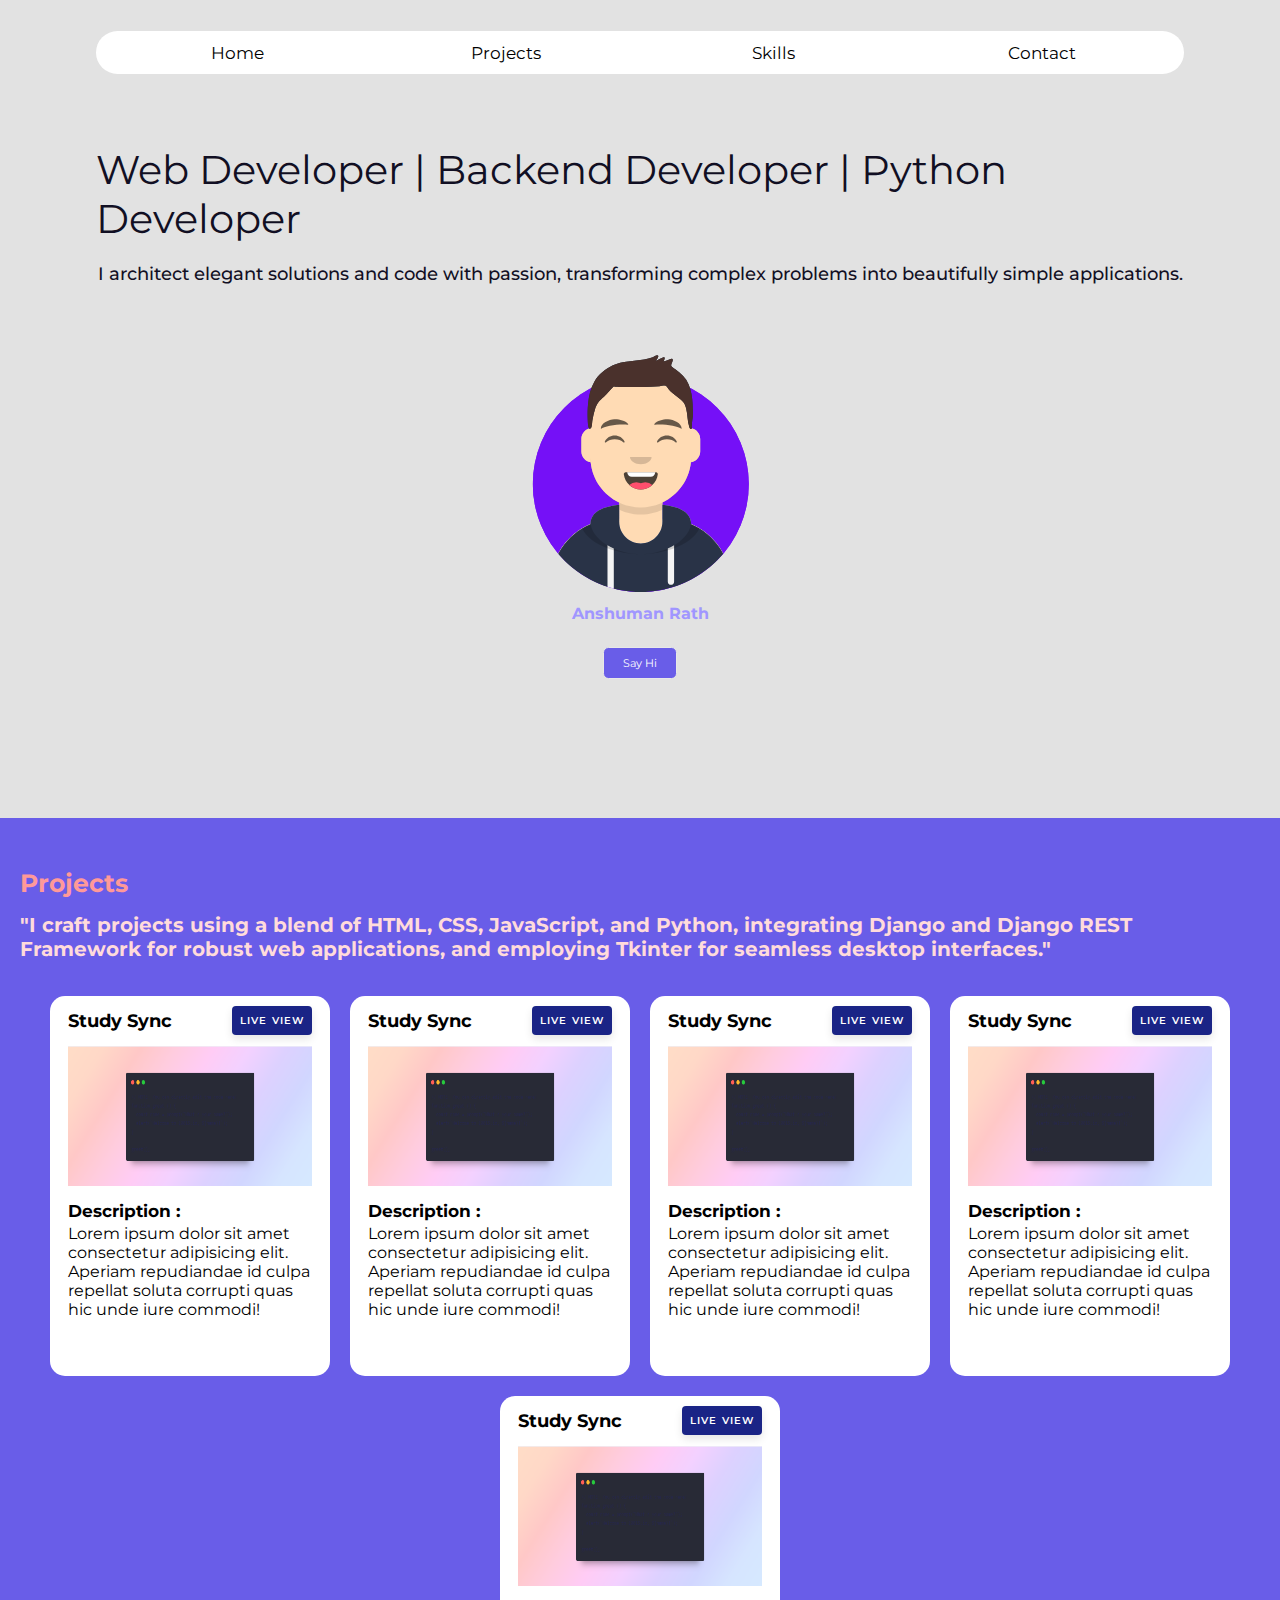
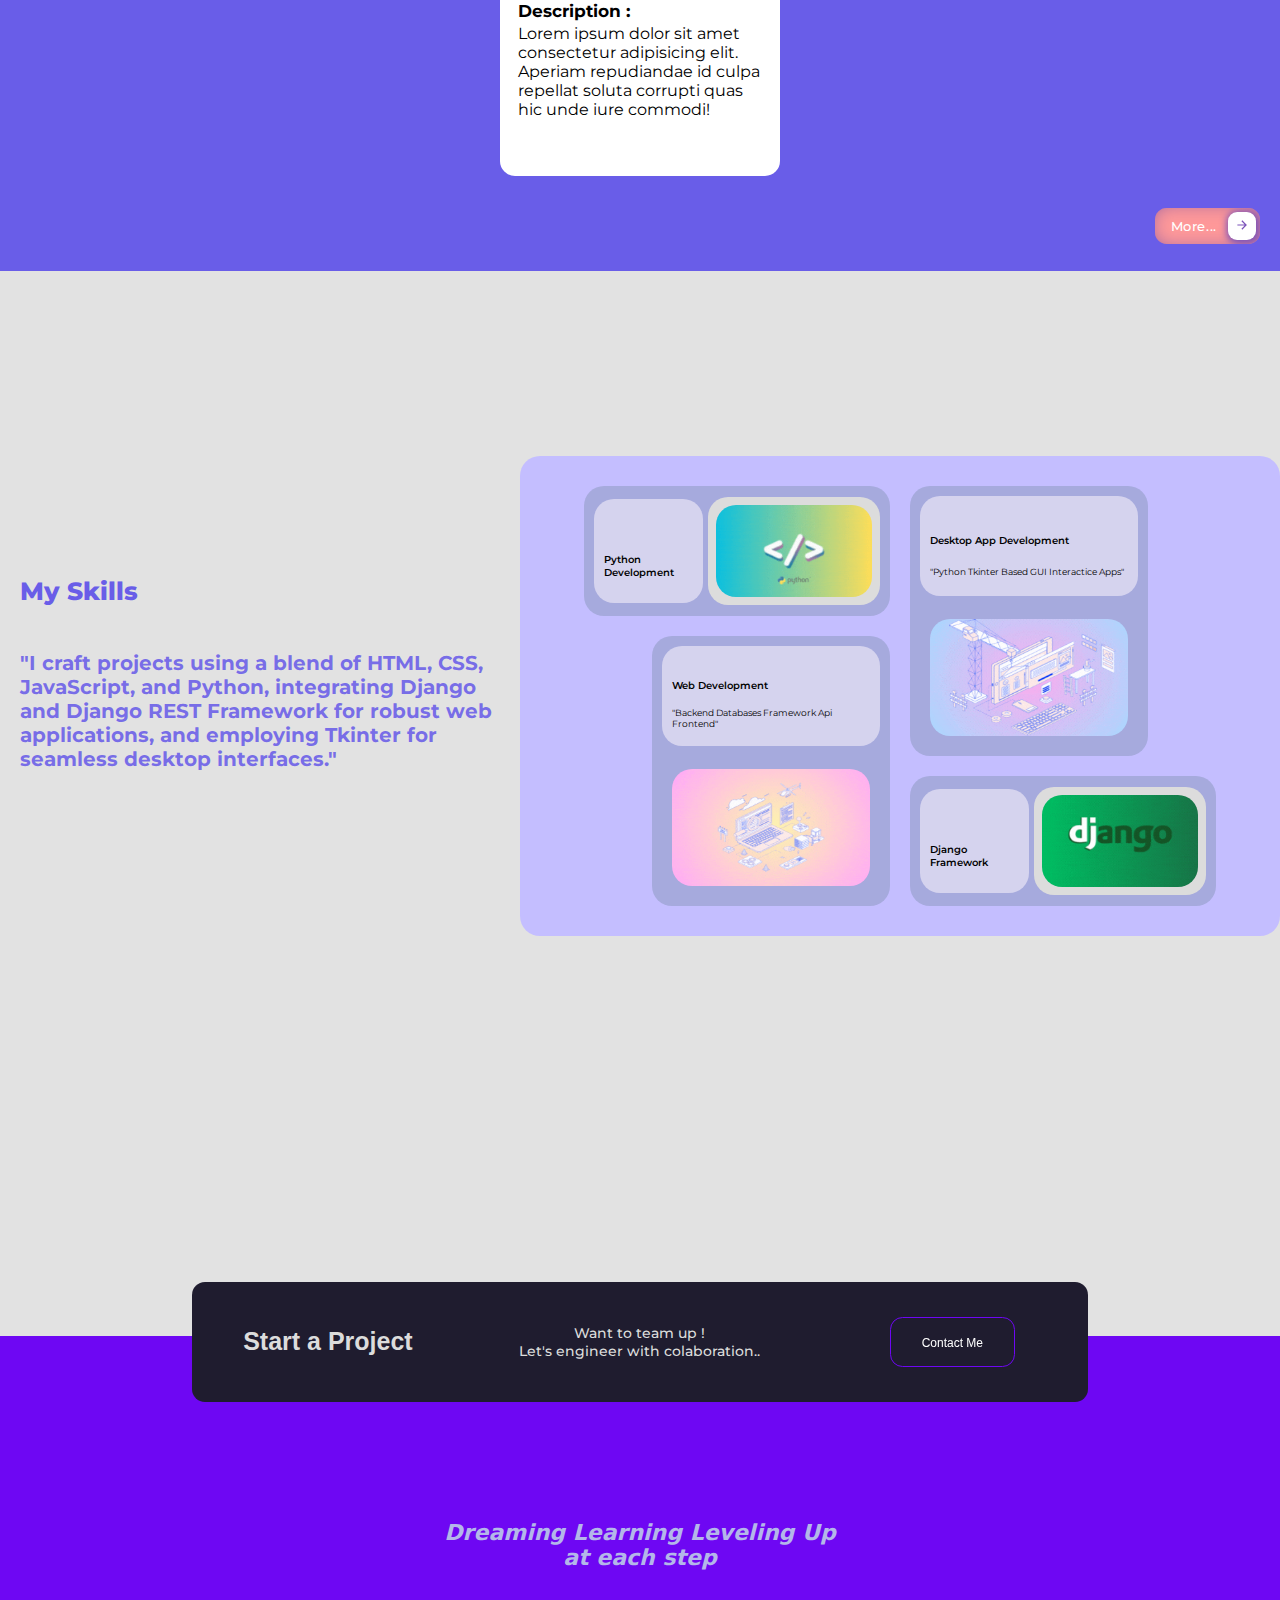
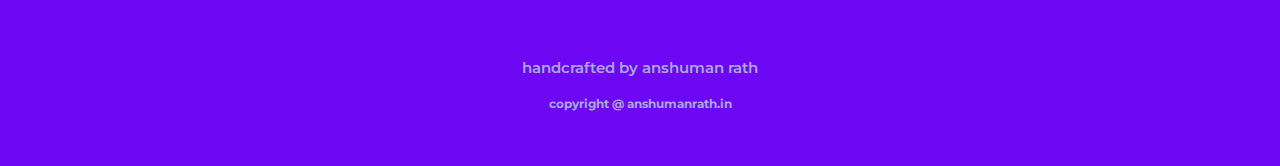
==== index.html @ 9508ce96 "index page ready" ====
<!DOCTYPE html>
<html lang="en">

<head>
  <meta charset="UTF-8">
  <meta name="viewport" content="width=device-width, initial-scale=1.0">
  <title>Anshuman Rath | Portfolio </title>
  <link rel="stylesheet" href="/css/index.css">
  <link rel="stylesheet" href="/css/media900.css">
  <link rel="stylesheet" href="/css/media750.css">
  <link rel="stylesheet" href="https://cdnjs.cloudflare.com/ajax/libs/font-awesome/6.5.2/css/all.min.css"
    integrity="sha512-SnH5WK+bZxgPHs44uWIX+LLJAJ9/2PkPKZ5QiAj6Ta86w+fsb2TkcmfRyVX3pBnMFcV7oQPJkl9QevSCWr3W6A=="
    crossorigin="anonymous" referrerpolicy="no-referrer" />

</head>

<body>
  <div class="nav">
    <nav id="navbar">
      <ul>
        <li><a href="#section1">Home</a></li>
        <li><a href="#section2">Projects</a></li>
        <li><a href="#section3">Skills</a></li>
        <li><a href="#section4">Contact</a></li>
      </ul>
    </nav>
  </div>



  <div class="section" id="section1"></div>



  <section class="intro">
    <div id="introhead">
      <span>Web Developer | Backend Developer | Python Developer </span>
    </div>

    <div id="introsubhead">
      <span>I architect elegant solutions and code with passion, transforming complex problems into beautifully simple
        applications.</span>
    </div>

    <div id="introimg">
      <img src="/data/intro/mf-avatar.svg" alt="Anshuman">
      <p>Anshuman Rath</p>
    </div>
    <div id="introbtn">
      <a href="">Say Hi</a>
    </div>
  </section>



  <div class="section" id="section2"></div>



  <section class="projects">
    <div id="prjtabout">
      <div id="prjtaboutspan">
        <p><i class="fa-solid fa-diagram-project"></i> Projects</p>
        <span>"I craft projects using a blend of HTML, CSS, JavaScript, and Python, integrating Django and Django REST
          Framework for robust web applications, and employing Tkinter for seamless desktop interfaces."
        </span>
      </div>
    </div>
    <div id="prjtboxcontainer">


      <div id="projectboxes">
        <div id="projectbox">
          <div id="projectboxholder">
            <div id="prjtboxhead">
              <p>Study Sync</p>
              <div>
                <button class="livebtn"><i class="animation"></i><a href=""><a href=""><a href=""><a href=""><a href=""><a href="">Live View</a></a></a></a></a></a><i class="animation"></i>
                </button>
              </div>
            </div>

            <div id="prjtboximg">
              <img src="/data/projects/prjtpng.png" alt="">
            </div>
            <div id="prjtboxdescription">
              <span>Description :</span>
              <p>Lorem ipsum dolor sit amet consectetur adipisicing elit. Aperiam repudiandae id culpa repellat soluta
                corrupti quas hic unde iure commodi!</p>
            </div>
            <div id="prjtcode">
              <a href=""><i class="fa-brands fa-square-github"></i></a>
            </div>
          </div>
        </div>
      </div>


      <div id="projectboxes">
        <div id="projectbox">
          <div id="projectboxholder">
            <div id="prjtboxhead">
              <p>Study Sync</p>
              <div>
                <button class="livebtn"><i class="animation"></i><a href="">Live View</a><i class="animation"></i>
                </button>
              </div>
            </div>

            <div id="prjtboximg">
              <img src="/data/projects/prjtpng.png" alt="">
            </div>
            <div id="prjtboxdescription">
              <span>Description :</span>
              <p>Lorem ipsum dolor sit amet consectetur adipisicing elit. Aperiam repudiandae id culpa repellat soluta
                corrupti quas hic unde iure commodi!</p>
            </div>
            <div id="prjtcode">
              <a href=""><i class="fa-brands fa-square-github"></i></a>
            </div>
          </div>
        </div>
      </div>

      <div id="projectboxes">
        <div id="projectbox">
          <div id="projectboxholder">
            <div id="prjtboxhead">
              <p>Study Sync</p>
              <div>
                <button class="livebtn"><i class="animation"></i><a href="">Live View</a><i class="animation"></i>
                </button>
              </div>
            </div>

            <div id="prjtboximg">
              <img src="/data/projects/prjtpng.png" alt="">
            </div>
            <div id="prjtboxdescription">
              <span>Description :</span>
              <p>Lorem ipsum dolor sit amet consectetur adipisicing elit. Aperiam repudiandae id culpa repellat soluta
                corrupti quas hic unde iure commodi!</p>
            </div>
            <div id="prjtcode">
              <a href=""><i class="fa-brands fa-square-github"></i></a>
            </div>
          </div>
        </div>
      </div>

      <div id="projectboxes">
        <div id="projectbox">
          <div id="projectboxholder">
            <div id="prjtboxhead">
              <p>Study Sync</p>
              <div>
                <button class="livebtn"><i class="animation"></i><a href="">Live View</a><i class="animation"></i>
                </button>
              </div>
            </div>

            <div id="prjtboximg">
              <img src="/data/projects/prjtpng.png" alt="">
            </div>
            <div id="prjtboxdescription">
              <span>Description :</span>
              <p>Lorem ipsum dolor sit amet consectetur adipisicing elit. Aperiam repudiandae id culpa repellat soluta
                corrupti quas hic unde iure commodi!</p>
            </div>
            <div id="prjtcode">
              <a href=""><i class="fa-brands fa-square-github"></i></a>
            </div>
          </div>
        </div>
      </div>
      <div id="projectboxes">
        <div id="projectbox">
          <div id="projectboxholder">
            <div id="prjtboxhead">
              <p>Study Sync</p>
              <div>
                <button class="livebtn"><i class="animation"></i><a href="">Live View</a><i class="animation"></i>
                </button>
              </div>
            </div>

            <div id="prjtboximg">
              <img src="/data/projects/prjtpng.png" alt="">
            </div>
            <div id="prjtboxdescription">
              <span>Description :</span>
              <p>Lorem ipsum dolor sit amet consectetur adipisicing elit. Aperiam repudiandae id culpa repellat soluta
                corrupti quas hic unde iure commodi!</p>
            </div>
            <div id="prjtcode">
              <a href=""><i class="fa-brands fa-square-github"></i></a>
            </div>
          </div>
        </div>
      </div>
    </div>

    <div id="prjtmore">
      <button class="cssbuttons-io-button">
        More...
        <div class="icon">
          <a href=""><svg
            height="24"
            width="24"
            viewBox="0 0 24 24"
          >
            <path d="M0 0h24v24H0z" fill="none"></path>
            <path
              d="M16.172 11l-5.364-5.364 1.414-1.414L20 12l-7.778 7.778-1.414-1.414L16.172 13H4v-2z"
              fill="currentColor"
            ></path>
          </svg></a>
        </div>
      </button>
      
    </div>
  </section>




  <div class="section" id="section3"></div>





  <section class="skills">
    <div id="skillsabout">
      <div id="skillabouttittle">
        <p><i class="fa-solid fa-laptop-code"></i> My Skills</p>
      </div>
      <div id="skillaboutdescription">
        <span>"I craft projects using a blend of HTML, CSS, JavaScript, and Python, integrating Django and Django REST
          Framework for robust web applications, and employing Tkinter for seamless desktop interfaces."
        </span>
      </div>
    </div>

    <div id="skillspannel">
      <div id="skillboxcontainer">

        <div id="skillboxesa">

          <div id="skillbox1">
            <div id="skilldetaila">
              <i class="fa-brands fa-python"></i>
              <span>Python Development</span>
            </div>
            <div class="skillimagea">
              <img src="/data/skills/python.gif" alt="">
            </div>
          </div>

          <div id="skillbox2">
            <div id="skilldetailb">
              <i class="fa-brands fa-chrome"></i>
              <span>Web Development </span>
              <p>"Backend Databases Framework Api Frontend"</p>
            </div>
            <div class="skillimageb">
              <img src="/data/skills/web dev.gif" alt="">
            </div>
          </div>

        </div>
        <div id="skillboxesb">
          <div id="skillbox4">

            <div id="skilldetailb">
              <i class="fa-solid fa-desktop"></i>
              <span>Desktop App Development</span>
              <p>"Python Tkinter Based GUI Interactice Apps"</p>
            </div>
            <div class="skillimageb">
              <img src="/data/skills/desktop.gif" alt="">
            </div>
          </div>
          <div id="skillbox3">
            <div id="skilldetaila">
              <i class="fa-solid fa-sitemap"></i>
              <span>Django Framework</span>
            </div>
            <div class="skillimagea">
              <img src="/data/skills/dj.gif" alt="">
            </div>
          </div>
        </div>
      </div>
    </div>
  </section>


  <div class="section" id="section4"></div>


  <section class="contact">
    <div id="contactbox">
      <div id="contacttittle">
        <p>Start a Project</p>
      </div>
      <div id="contactmoto">
        <p>Want to team up !</p>
        <p>Let's engineer with colaboration.. </p>
      </div>
      <div id="contactbutton">
        <button id="cntctbutton"><a href="">Contact Me</a></button>
      </div>
    </div>
  </section>



  <section class="footer">

    <div id="footerlogo">
      <i class="fa-solid fa-code"></i>
    </div>
    <div id="footermoto">
      <p>Dreaming Learning Leveling Up</p>
      <p>at each step</p>
    </div>
    <div id="footericons">
      <a href="https://github.com/rath-anshuman" class="socialicon"><i class="fa-brands fa-github"></i></a>
      <a href="https://www.linkedin.com/in/anshuman-rath/" class="socialicon"><i class="fa-brands fa-linkedin"></i></a>
      <a href="https://www.instagram.com/anish_anshuman/" class="socialicon"><i class="fa-brands fa-instagram"></i></a>
      <a href="https://wa.me/7683911315" class="socialicon"><i class="fa-brands fa-whatsapp"></i></a>
      <a href="mailto:anshumanrath030@gmail.com" class="socialicon"><i class="fa-regular fa-envelope"></i></a>
    </div>
    <div id="footertittle">
      <span>handcrafted by anshuman rath</span>
    </div>
    <div id="footersubtittle">
      <span>copyright @ anshumanrath.in</span>
    </div>
  </section>


  <script src="/js/index.js">

  </script>
</body>

</html>
---- css/index.css ----
@import url('https://fonts.googleapis.com/css2?family=Montserrat:ital,wght@0,100..900;1,100..900&display=swap');

* {
    margin: 0px;
    padding: 0px;
    box-sizing: border-box;
    font-family: "Montserrat", sans-serif;
    scroll-behavior: smooth;
}

i {
    font-size: 35px;
    color: rgb(22, 25, 45);
}

body {
    height: 100%;
    width: 100%;
    background-color: #e2e2e2;
    -ms-overflow-style: none;
    /* IE and Edge */
    scrollbar-width: none;
    /* Firefox */
}

body::-webkit-scrollbar {
    display: none;
}




.section {
    width: 100%;
    height: 45px;
    margin-top: 0px;
}


.nav {
    width: 100%;
    height: 45px;
    /* background-color: #39a2db; */
    margin-top: 30px;
    display: flex;
    justify-content: center;
    align-items: center;
    position: fixed;
    z-index: 1;
}

#navbar {
    width: 85%;
    height: 95%;
    background-color: white;
    border-radius: 25px;
    display: flex;
    justify-content: center;
    align-items: center;
}

#navbar ul {
    width: 100%;
    display: flex;
    justify-content: space-around;
    align-items: center;
    list-style-type: none;
    padding: 8px;
    flex-wrap: wrap;
    /* gap: 8px; */
}

#navbar li {
    /* background-color: #c4beff; */
    width: 20%;
    /* height: 32px; */
    border-radius: 20px;
    display: flex;
    align-items: center;
    justify-content: center;
    /* padding: 5px; */
    gap: 20px;
}

#navbar a {
    color: black;
    /* width: 80px; */
    text-decoration: none;
    font-size: 17px;
    font-weight: 400;
    /* background-color: #646677; */
    padding: 5px 8px;
    border-radius: 15px;
    text-decoration: none;
    transition: background-color 0.3s ease;
    display: flex;
    justify-content: center;
}

#navbar a.active {
    width: 100%;
    background-color: #c4beff;
    font-weight: 600;
}






.intro {
    width: 100%;
    /* height: 650px; */
    /* background-color: #695de8; */
    display: flex;
    flex-direction: column;
    justify-content: start;
    align-items: center;
    /* gap: 10px; */
}

#introhead {
    /* height: 50px; */
    width: 85%;
    /* background-color: antiquewhite; */
    margin-top: 100px;
    display: flex;
    align-items: center;
    justify-content: center;
}

#introhead span {
    font-size: 40px;
    /* font-weight: bolder; */
    color: #110f23;
    display: flex;
    justify-content: center;
    /* font-weight: 900; */
}

#introsubhead {
    /* height: 30px; */
    width: 85%;
    /* background-color: antiquewhite; */
    margin-top: 20px;
    display: flex;
    justify-content: center;
    align-items: center;
}

#introsubhead span {
    font-size: 18px;
    color: #110f23;
    font-weight: 500;
}

#introimg {
    /* height: 80px; */
    width: 85%;
    /* background-color: antiquewhite; */
    margin-top: 70px;
    margin-bottom: 20px;
    display: flex;
    flex-direction: column;
    align-items: center;
    justify-content: center;
    gap: 12px;
}

#introimg p {
    color: #a096ff;
    font-weight: bold;
}

#introbtn {
    width: 85%;
    height: 40px;
    /* background-color: #1a2486; */
    display: flex;
    align-items: center;
    justify-content: center;
    padding: 10px;
    margin-bottom: 50px;
}

#introbtn a {
    color: white;
    padding: 0.7em 1.7em;
    font-size: 11px;
    border-radius: 0.5em;
    background: #695de8;
    cursor: pointer;
    border: 1px solid #e8e8e8;
    transition: all 0.3s;
    /* display: inline-block; */
    text-decoration: none;
    /* box-shadow: 6px 6px 12px #c5c5c5, -6px -6px 12px #ffffff; */
}

#introbtn a:hover {
    border: 1px solid white;
}

#introbtn a :active {
    box-shadow: 4px 4px 12px #c5c5c5, -4px -4px 12px #ffffff;
}




.projects {
    width: 100%;
    margin-top: 40px;
    background-color: #695de8;
    display: flex;
    flex-direction: column;
    justify-content: start;
    align-items: center;
}

#prjtabout {
    margin-top: 50px;
    width: 100%;
    display: flex;
    justify-content: start;
    align-items: center;
}

#prjtaboutspan {
    width: 90%;
    padding-left: 20px;
}

#prjtaboutspan p,
#prjtaboutspan i {
    font-size: 25px;
    color: #ff9999;
    font-weight: bolder;
    margin-bottom: 15px;
}

#prjtaboutspan span {
    font-size: 20px;
    color: #ffdbdb;
    font-weight: bolder;
    /* background-color:#a498ff; */
}

#prjtboxcontainer {
    margin-top: 25px;
    width: 100%;
    display: flex;
    justify-content: center;
    align-items: center;
    flex-wrap: wrap;
}

#projectboxes {
    width: 300px;
    display: flex;
    align-items: center;
    padding: 10px;
    justify-content: center;
}

#projectbox {
    width: 300px;
    height: 380px;
    background-color: rgb(255, 255, 255);
    border-radius: 15px;
    display: flex;
    justify-content: center;
    align-items: center;
}

#projectboxholder {
    width: 95%;
    height: 95%;
    display: flex;
    justify-content: center;
    align-items: center;
    justify-content: start;
    flex-direction: column;
    align-items: center;

}

#prjtboxhead {
    width: 92%;
    height: 30px;
    /* background-color: aqua; */
    display: flex;
    justify-content: space-between;
    align-items: center;
}

#prjtboxhead p {
    font-size: 18px;
    font-weight: bold;
}

.livebtn {
    outline: 0;
    display: inline-flex;
    align-items: center;
    justify-content: space-between;
    background: #1a2486;
    min-width: 30px;
    border: 0;
    border-radius: 4px;
    box-shadow: 0 4px 8px rgba(0, 0, 0, .1);
    box-sizing: border-box;
    padding: 8px;
    letter-spacing: 1.2px;
    text-transform: uppercase;
    overflow: hidden;
    cursor: pointer;
}

.livebtn a{
    text-decoration: none;
    color: #fff;
    font-size: 10px;
    font-weight: 600;
}
.livebtn:hover {
    opacity: .95;
}

.livebtn .animation {
    border-radius: 100%;
    animation: ripple 0.6s linear infinite;
}

@keyframes ripple {
    0% {
        box-shadow: 0 0 0 0 rgba(255, 255, 255, 0.1), 0 0 0 20px rgba(255, 255, 255, 0.1), 0 0 0 40px rgba(255, 255, 255, 0.1), 0 0 0 60px rgba(255, 255, 255, 0.1);
    }

    100% {
        box-shadow: 0 0 0 20px rgba(255, 255, 255, 0.1), 0 0 0 40px rgba(255, 255, 255, 0.1), 0 0 0 60px rgba(255, 255, 255, 0.1), 0 0 0 80px rgba(255, 255, 255, 0);
    }
}


#prjtboximg {
    margin-top: 10px;
    height: 140px;
    width: 92%;
    background-color: burlywood;
    display: flex;
    justify-content: center;
    align-items: center;
}

#prjtboximg img {
    height: 140px;
    width: 100%;
}

#prjtboxdescription {
    margin-top: 15px;
    width: 92%;
    height: 100px;
    /* background-color: aqua; */
    display: flex;
    flex-direction: column;
    gap: 3px;
}

#prjtboxdescription span {
    font-size: 17px;
    font-weight: bolder;
    border-bottom: #000000 2px;
}

#prjtcode {
    margin-top: 28px;
    width: 92%;
    height: 35px;
    /* background-color: antiquewhite; */
    display: flex;
    justify-content: start;
    align-items: center;
}

#prjtmore {
    width: 100%;
    height: 50px;
    /* background-color: darkblue; */
    display: flex;
    align-items: center;
    justify-content: end;
    margin-top: 15px;
    margin-bottom: 20px;
    padding: 20px;
}

.cssbuttons-io-button {
    background: #ff9999;
    color: white;
    font-family: inherit;
    padding: 0.35em;
    padding-left: 1.2em;
    font-size: 13px;
    font-weight: 500;
    border-radius: 0.9em;
    border: none;
    letter-spacing: 0.05em;
    display: flex;
    align-items: center;
    box-shadow: inset 0 0 1.6em -0.6em #714da6;
    overflow: hidden;
    position: relative;
    height: 2.8em;
    padding-right: 3.3em;
    cursor: pointer;
}

.cssbuttons-io-button a{
    text-decoration: none;
}

.cssbuttons-io-button .icon {
    background: white;
    margin-left: 1em;
    position: absolute;
    display: flex;
    align-items: center;
    justify-content: center;
    height: 2.2em;
    width: 2.2em;
    border-radius: 0.7em;
    box-shadow: 0.1em 0.1em 0.6em 0.2em #7b52b9;
    right: 0.3em;
    transition: all 0.3s;
}

.cssbuttons-io-button:hover .icon {
    width: calc(100% - 0.6em);
}

.cssbuttons-io-button .icon svg {
    width: 1.1em;
    transition: transform 0.3s;
    color: #7b52b9;
}

.cssbuttons-io-button:hover .icon svg {
    transform: translateX(0.1em);
}

.cssbuttons-io-button:active .icon {
    transform: scale(0.95);
}










.skills {
    margin-top: 140px;
    width: 100%;
    display: flex;
    align-items: center;
    justify-content: center;
    padding-bottom: 130px;
    /* background-color: #39a2db; */
}

#skillsabout {
    width: 600px;
    /* height: 600px; */
    /* background-color: blueviolet; */
    display: flex;
    flex-direction: column;
    justify-content: start;
    align-items: center;
    padding: 20px;
    margin-bottom: 70px;

}

#skillabouttittle {
    width: 100%;
    height: 80px;
    display: flex;
    align-items: center;
    justify-content: start;
    /* padding-left: 20px; */
}

#skillabouttittle p,
#skillabouttittle i {
    color: #695de8;
    font-size: 25px;
    font-weight: 800;
}

#skillaboutdescription {
    width: 100%;
    /* height: 350px; */
    /* background-color: #1a2486; */
    margin-top: 20px;
}

#skillaboutdescription span {
    font-size: 20px;
    color: #695de8e2;
    font-weight: 700;

}

#skillspannel {
    /* width: 60%; */
    /*height: 100%; */
    background-color: #c4beff;
    padding: 20px;
    display: flex;
    align-items: center;
    justify-content: center;
    border-radius: 20px;
}

#skillboxcontainer {
    /* margin: 200px; */
    /* width: 880px;
    height: 610px; */
    display: flex;
    /* gap: px; */
}

#skillboxesa,
#skillboxesb {
    width: 360px;
    height: 440px;
    /* background-color: #1a2486; */
    padding: 10px;
}

#skillboxesa {
    display: flex;
    justify-content: end;
    align-items: end;
    flex-direction: column;
    gap: 20px;

}

#skillboxesb {
    display: flex;
    justify-content: start;
    align-items: start;
    flex-direction: column;
    gap: 20px;
}

#skillbox1,
#skillbox3 {
    height: 130px;
    width: 90%;
    background-color: #a6aadd;
    border-radius: 20px;
    display: flex;
    align-items: center;
    justify-content: space-between;
    padding: 10px;
}

#skillbox2,
#skillbox4 {
    height: 320px;
    width: 70%;
    background-color: #a6aadd;
    border-radius: 20px;
    display: flex;
    flex-direction: column;
    align-items: center;
    justify-content: space-between;
    padding: 10px;
}

#skilldetaila {
    width: 38%;
    height: 95%;
    background-color: #d5d3ee;
    border-radius: 20px;

}

.skillimagea {
    height: 98%;
    width: 60%;
    background-color: #dcdcdc;
    border-radius: 20px;
    padding: 8px;
}

#skilldetailb {
    height: 40%;
    width: 100%;
    background-color: #d5d3ee;
    border-radius: 20px;

}

.skillimageb {
    height: 55%;
    width: 100%;
    /* background-color: #dcdcdc; */
    border-radius: 20px;
    padding: 10px;

}

#skillboxesa img,
#skillboxesb img {
    width: 100%;
    height: 100%;
    border-radius: 20px;
}

#skilldetaila {
    display: flex;
    flex-direction: column;
    justify-content: space-around;
    align-items: start;
    padding: 10px;
}

#skilldetaila span {
    color: black;
    font-size: 10px;
    font-weight: 600;
}

#skilldetailb {
    display: flex;
    flex-direction: column;
    justify-content: space-around;
    align-items: start;
    padding: 10px;
}

#skilldetailb span {
    color: black;
    font-size: 10px;
    font-weight: 600;
}

#skilldetailb p {
    color: black;
    font-size: 9px;
}

#skillboxcontainer i {
    color: #695de8;
    font-size: 30px;
}


#section4 {
    height: 270px;
    display: flex;
    justify-content: center;
    align-items: center;
    /* border-top: 1px solid red; */
}



.contact {
    /* margin-bottom: 80px; */
    height: 50px;
    width: 100%;
    background-color: #6E07F3;
    display: flex;
    align-items: center;
    justify-content: center;
}

#contactbox {
    width: 70%;
    height: 120px;
    background-color: #1f1c2f;
    display: flex;
    align-items: center;
    justify-content: space-around;
    margin-bottom: 3%;
    border-radius: 13px;
}

#contacttittle {
    width: 30%;
    height: 100%;
    display: flex;
    align-items: center;
    justify-content: center;
    /* background-color: blanchedalmond; */
}

#contacttittle p {
    font-size: 25px;
    color: #dcdcdc;
    font-weight: 850;
    font-family: "eurostile", sans-serif;
}

#contactmoto {
    width: 39%;
    height: 100%;
    display: flex;
    flex-direction: column;
    align-items: center;
    justify-content: center;
    padding: 20px;
    /* background-color: chocolate; */
}

#contactmoto p {
    font-size: 14px;
    color: #dcdcdc;
    font-weight: 500;
}

#contactbutton {
    width: 30%;
    height: 100%;
    display: flex;
    align-items: center;
    justify-content: center;
    /* background-color: cadetblue; */
}

#cntctbutton {
    appearance: none;
    background-color: transparent;
    border: 0.125em solid #6E07F3;
    border-radius: 0.9375em;
    box-sizing: border-box;
    
    cursor: pointer;
    display: inline-block;
    margin: 0;
    min-height: 3.75em;
    min-width: 0;
    outline: none;
    padding: 1em 2.3em;
    text-align: center;
    text-decoration: none;
    transition: all 300ms cubic-bezier(.23, 1, 0.32, 1);
    user-select: none;
    -webkit-user-select: none;
    touch-action: manipulation;
    will-change: transform;
}
#cntctbutton a{
    text-decoration: none;
    color: #ffffff;
    font-family: Roobert, -apple-system, BlinkMacSystemFont, "Segoe UI", Helvetica, Arial, sans-serif, "Apple Color Emoji", "Segoe UI Emoji", "Segoe UI Symbol";
    font-size: 12px;
    font-weight: 00;
    line-height: normal;
}

#cntctbutton:disabled {
    pointer-events: none;
}

#cntctbutton:hover {
    color: #fff;
    background-color: #5001c0;
    box-shadow: rgba(0, 0, 0, 0.25) 0 8px 15px;
    transform: translateY(-2px);
}

#cntctbutton:active {
    box-shadow: none;
    transform: translateY(0);
}












.footer {
    width: 100%;
    height: 380px;
    background-color: #6E07F3;
    display: flex;
    flex-direction: column;
    align-items: center;
    justify-content: center;
    gap: 6px;
    padding: 20px;
}

#footerlogo {
    height: 50px;
    width: 100%;
    /* background-color: #f85959; */
    display: flex;
    justify-content: center;
    align-items: center;
}

#footerlogo i {
    font-size: 40px;
    color: #e3e1ff;
}


#footermoto {
    height: 100px;
    width: 100%;
    /* background-color: #f85959; */
    display: flex;
    flex-direction: column;
    justify-content: center;
    align-items: center;

}

#footermoto p {
    font-size: 22px;
    font-style: italic;
    font-weight: 600;
    color: #b4b7e9;
    font-family: system-ui, -apple-system, BlinkMacSystemFont, 'Segoe UI', Roboto, Oxygen, Ubuntu, Cantarell, 'Open Sans', 'Helvetica Neue', sans-serif;
}

#footericons {
    height: 40px;
    width: 100%;
    /* background-color: #f85959; */
    display: flex;
    justify-content: center;
    align-items: center;
    gap: 30px;
}

#footericons i {
    font-size: 25px;
    color: rgb(194, 192, 218);
    font-weight: 500;
}

#footericons i:hover {
    font-size: 26px;
    color: rgb(255, 255, 255);
    font-weight: 600;
}

#footertittle {
    height: 40px;
    width: 100%;
    /* background-color: #f85959; */
    display: flex;
    justify-content: center;
    align-items: center;
}

#footertittle span {
    color: #a6aadd;
    font-size: 15px;
    font-weight: 600;
}

#footersubtittle {
    height: 20px;
    width: 100%;
    /* background-color: #f85959; */
    display: flex;
    justify-content: center;
    align-items: center;
}

#footersubtittle span {
    color: #a6aadd;
    font-size: 12px;
    font-weight: 700;
}
---- css/media900.css ----
@media (max-width:900px) {

    #navbar a{
        font-size: 12px;
        /* width: 50px; */
    }
    #introhead {
        margin-top: 50px;
    }

    #introsubhead {
        margin-top: 30px;
    }

    #introhead {
        margin-top: 40px;
    }

    #prjtaboutspan {
        width: 95%;
    }

    #projectboxes {
        width: 310px;
    }

    #projectbox {
        width: 320px;
    }


    .skills {
        flex-direction: column;
    }

    #skillsabout {
        width: 100%;
        margin-bottom: 20px;
    }
    #skillaboutdescription{
        margin-bottom:30px ;
    }
    #skillspannel{
        width: 90%;
    }
    #section4{
        height: 150px;
    }
    
    .contact {
        height: 100px;
        /* gap: 30px; */
        margin-top: 0px;
    }

    #contactbox {
        width: 70%;
        height: 200px;
        flex-direction: column;
        justify-content: center;
        align-items: center;
        /* gap: 20px; */
    }

    #contacttittle {
        width: 100%;
        padding: 10px;
    }

    #contactmoto {
        width: 100%;
        /* padding: 10px; */
    }
    #contactmoto span{
        /* font-size: 8px; */
        /* padding: 10px; */
    }

    #contactbutton {
        width: 100%;
        padding: 10px;
    }
 
  
}
---- css/media750.css ----
@media (max-width:750px) {

    .skills{
        margin-top: 20px;
    }

    #skillboxcontainer {
        width: 100%;
        height: 100%;
        flex-direction: column;
        /* background-color: aqua; */
        align-items: center;
    }

    #skillboxesa {
        justify-content: start;
        align-items: start;
    }

    #skillboxesb {
        justify-content: start;
        align-items: end;
    }

    #skillboxesa,
    #skillboxesb {
        width: 300px;
        height: 380px;
    }

    #contactmoto p{
        font-size: 12px;
    }
   .footer{
        padding-top: 80px;
    }
}
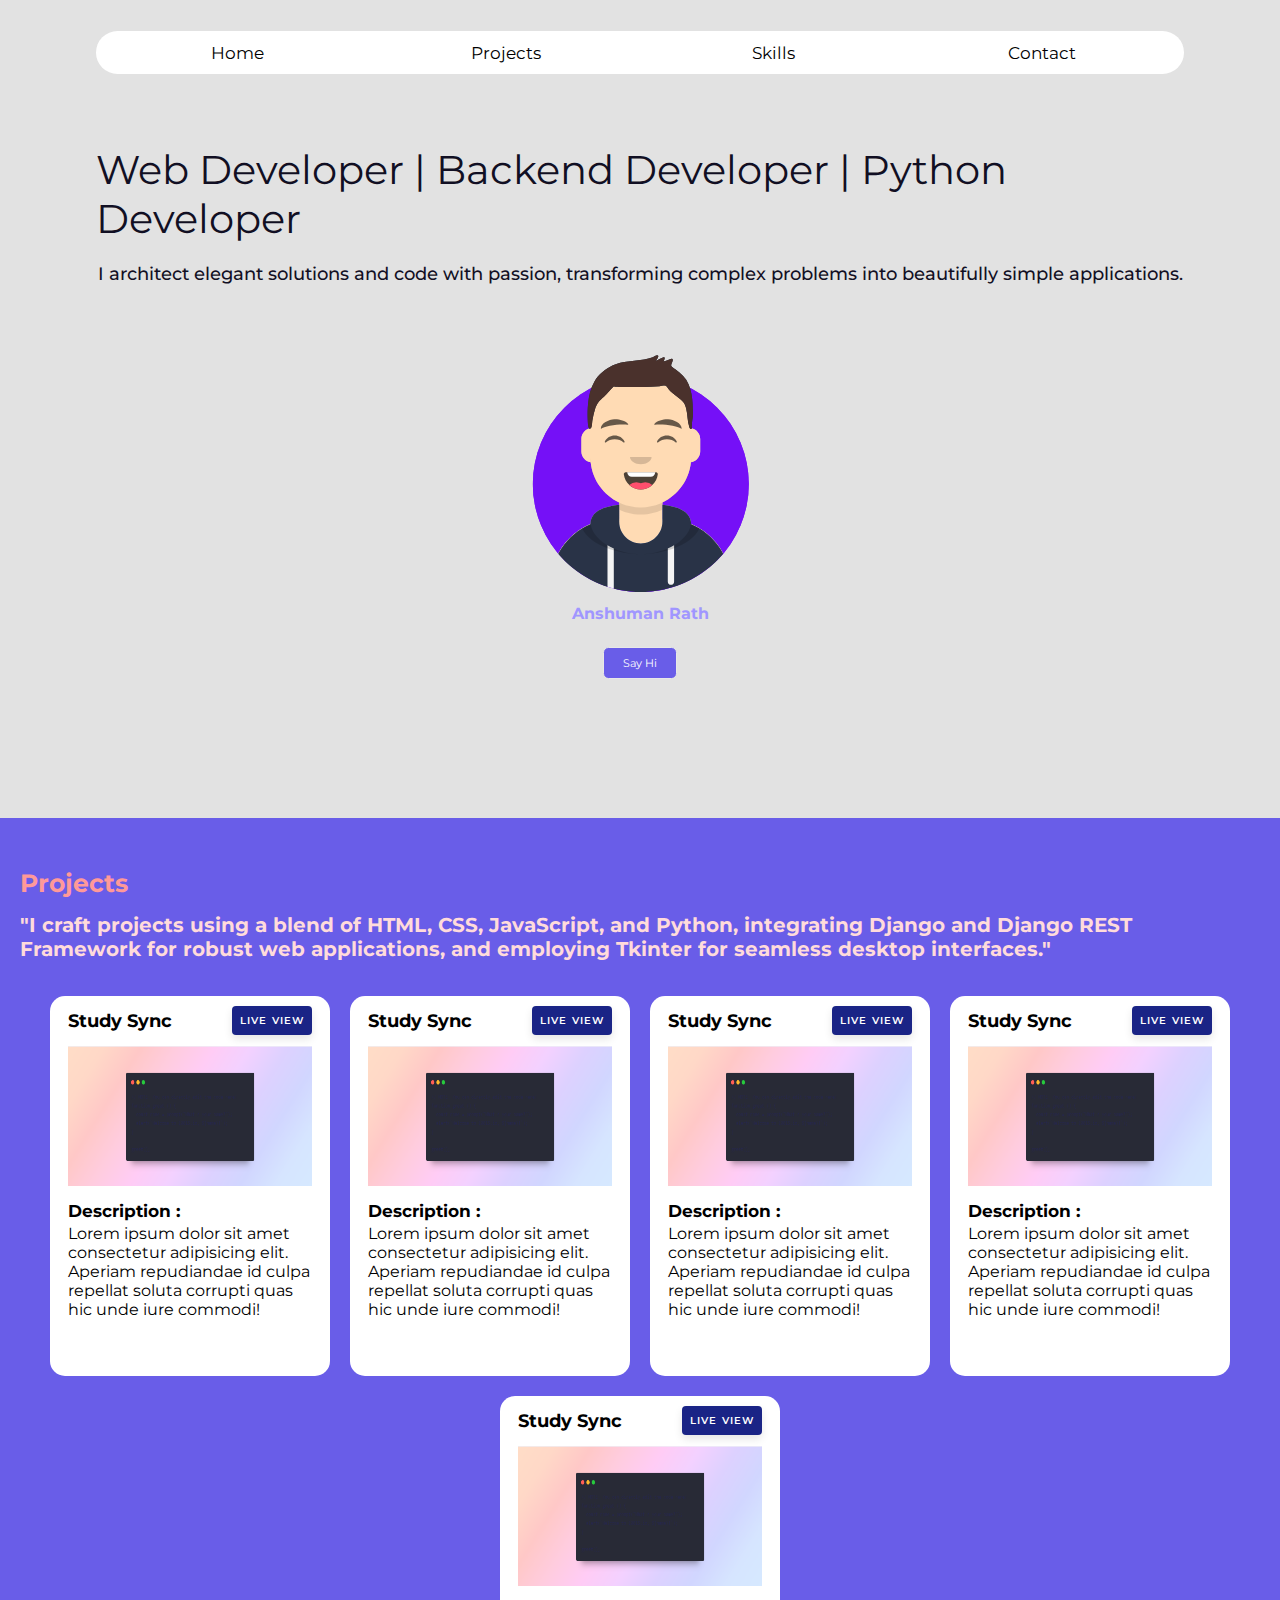
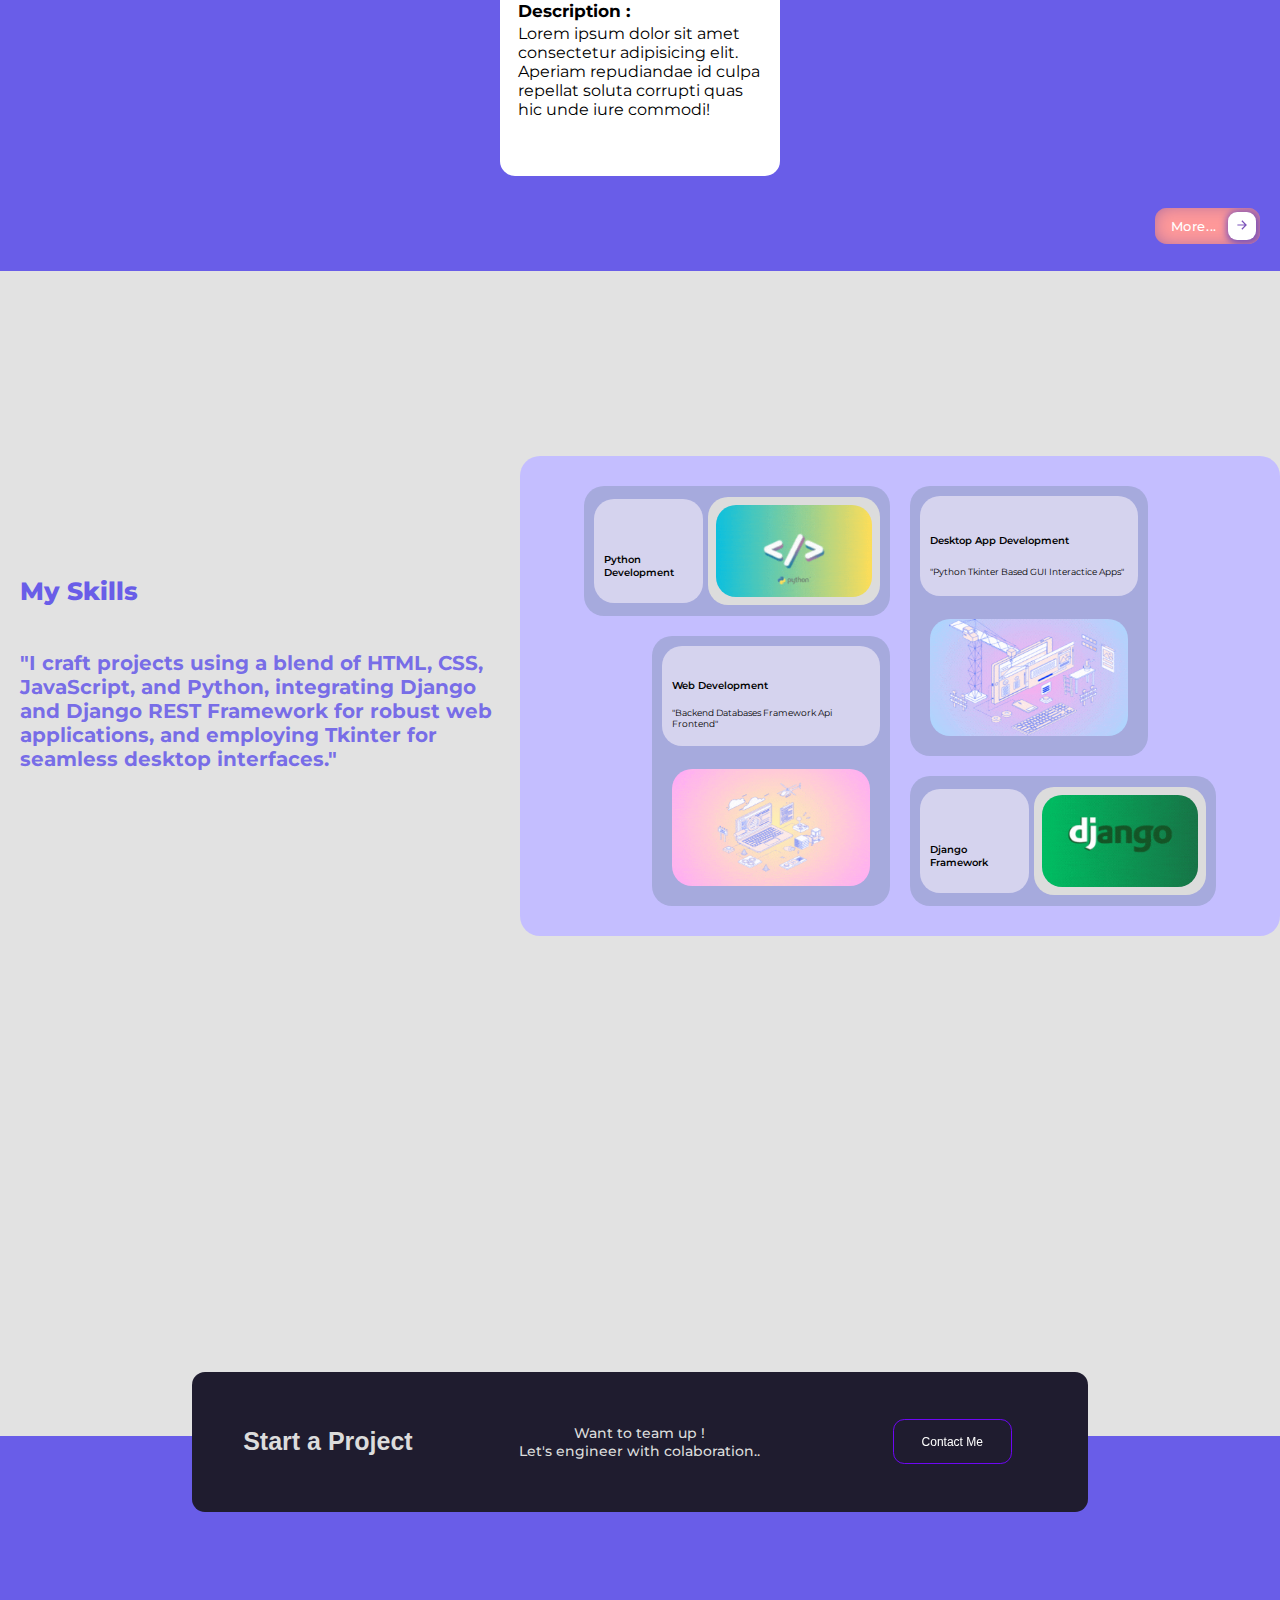
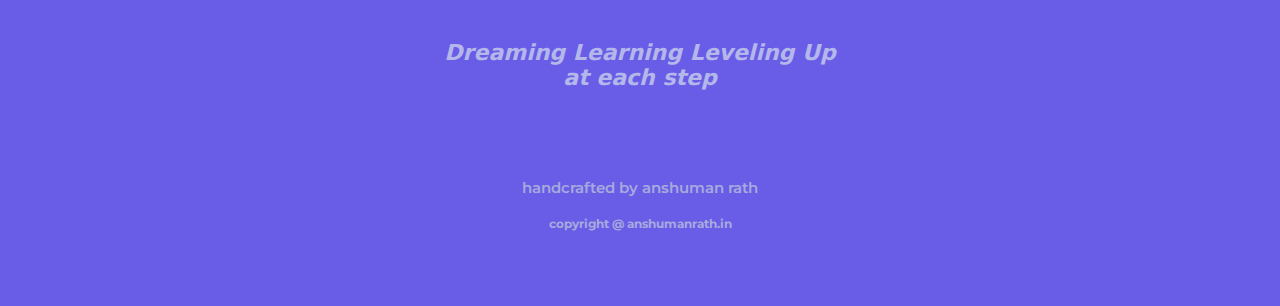
==== commit ccb0e007: "," ====
--- a/index.html
+++ b/index.html
@@ -47,7 +47,7 @@
       <p>Anshuman Rath</p>
     </div>
     <div id="introbtn">
-      <a href="">Say Hi</a>
+      <a href="/hlo.html">Say Hi</a>
     </div>
   </section>
 
@@ -154,7 +154,7 @@
             <div id="prjtboxhead">
               <p>Study Sync</p>
               <div>
-                <button class="livebtn"><i class="animation"></i><a href="">Live View</a><i class="animation"></i>
+                <button class="livebtn"><i class="animation"><a href=""></i>Live View</a><i class="animation"></i>
                 </button>
               </div>
             </div>
@@ -309,7 +309,7 @@
         <p>Let's engineer with colaboration.. </p>
       </div>
       <div id="contactbutton">
-        <button id="cntctbutton"><a href="">Contact Me</a></button>
+        <a href="/contact.html"><button id="cntctbutton">Contact Me</button></a>
       </div>
     </div>
   </section>
--- a/css/index.css
+++ b/css/index.css
@@ -665,7 +665,7 @@
 
 
 #section4 {
-    height: 270px;
+    height: 370px;
     display: flex;
     justify-content: center;
     align-items: center;
@@ -678,7 +678,7 @@
     /* margin-bottom: 80px; */
     height: 50px;
     width: 100%;
-    background-color: #6E07F3;
+    background-color: #695de8;
     display: flex;
     align-items: center;
     justify-content: center;
@@ -686,7 +686,7 @@
 
 #contactbox {
     width: 70%;
-    height: 120px;
+    height: 140px;
     background-color: #1f1c2f;
     display: flex;
     align-items: center;
@@ -743,7 +743,12 @@
     border: 0.125em solid #6E07F3;
     border-radius: 0.9375em;
     box-sizing: border-box;
-    
+    text-decoration: none;
+    color: #ffffff;
+    font-family: Roobert, -apple-system, BlinkMacSystemFont, "Segoe UI", Helvetica, Arial, sans-serif, "Apple Color Emoji", "Segoe UI Emoji", "Segoe UI Symbol";
+    font-size: 12px;
+    font-weight: 00;
+    line-height: normal;
     cursor: pointer;
     display: inline-block;
     margin: 0;
@@ -760,12 +765,7 @@
     will-change: transform;
 }
 #cntctbutton a{
-    text-decoration: none;
-    color: #ffffff;
-    font-family: Roobert, -apple-system, BlinkMacSystemFont, "Segoe UI", Helvetica, Arial, sans-serif, "Apple Color Emoji", "Segoe UI Emoji", "Segoe UI Symbol";
-    font-size: 12px;
-    font-weight: 00;
-    line-height: normal;
+    
 }
 
 #cntctbutton:disabled {
@@ -797,8 +797,8 @@
 
 .footer {
     width: 100%;
-    height: 380px;
-    background-color: #6E07F3;
+    height: 420px;
+    background-color: #695de8;
     display: flex;
     flex-direction: column;
     align-items: center;
--- a/css/media900.css
+++ b/css/media900.css
@@ -44,7 +44,7 @@
         width: 90%;
     }
     #section4{
-        height: 150px;
+        height: 160px;
     }
     
     .contact {
--- a/css/media750.css
+++ b/css/media750.css
@@ -27,7 +27,9 @@
         width: 300px;
         height: 380px;
     }
-
+    #section4{
+        height: 220px;
+    }
     #contactmoto p{
         font-size: 12px;
     }
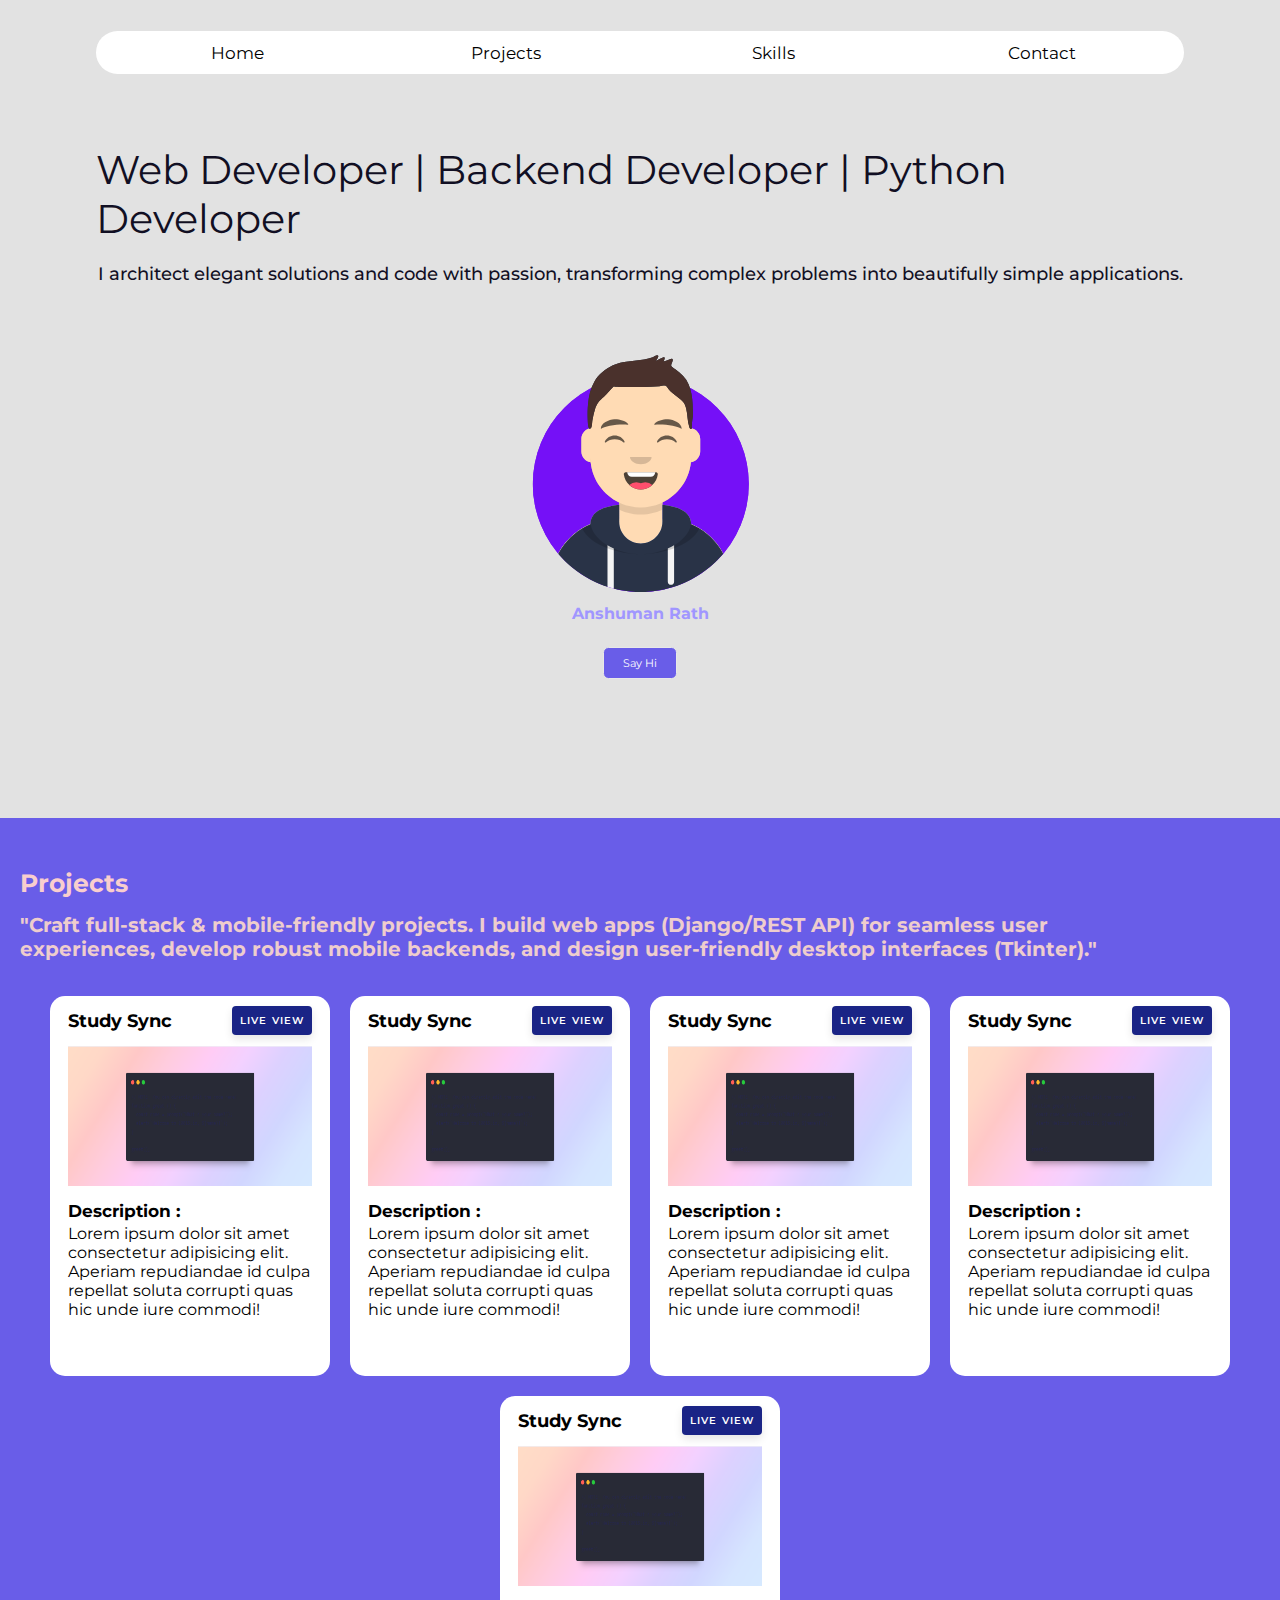
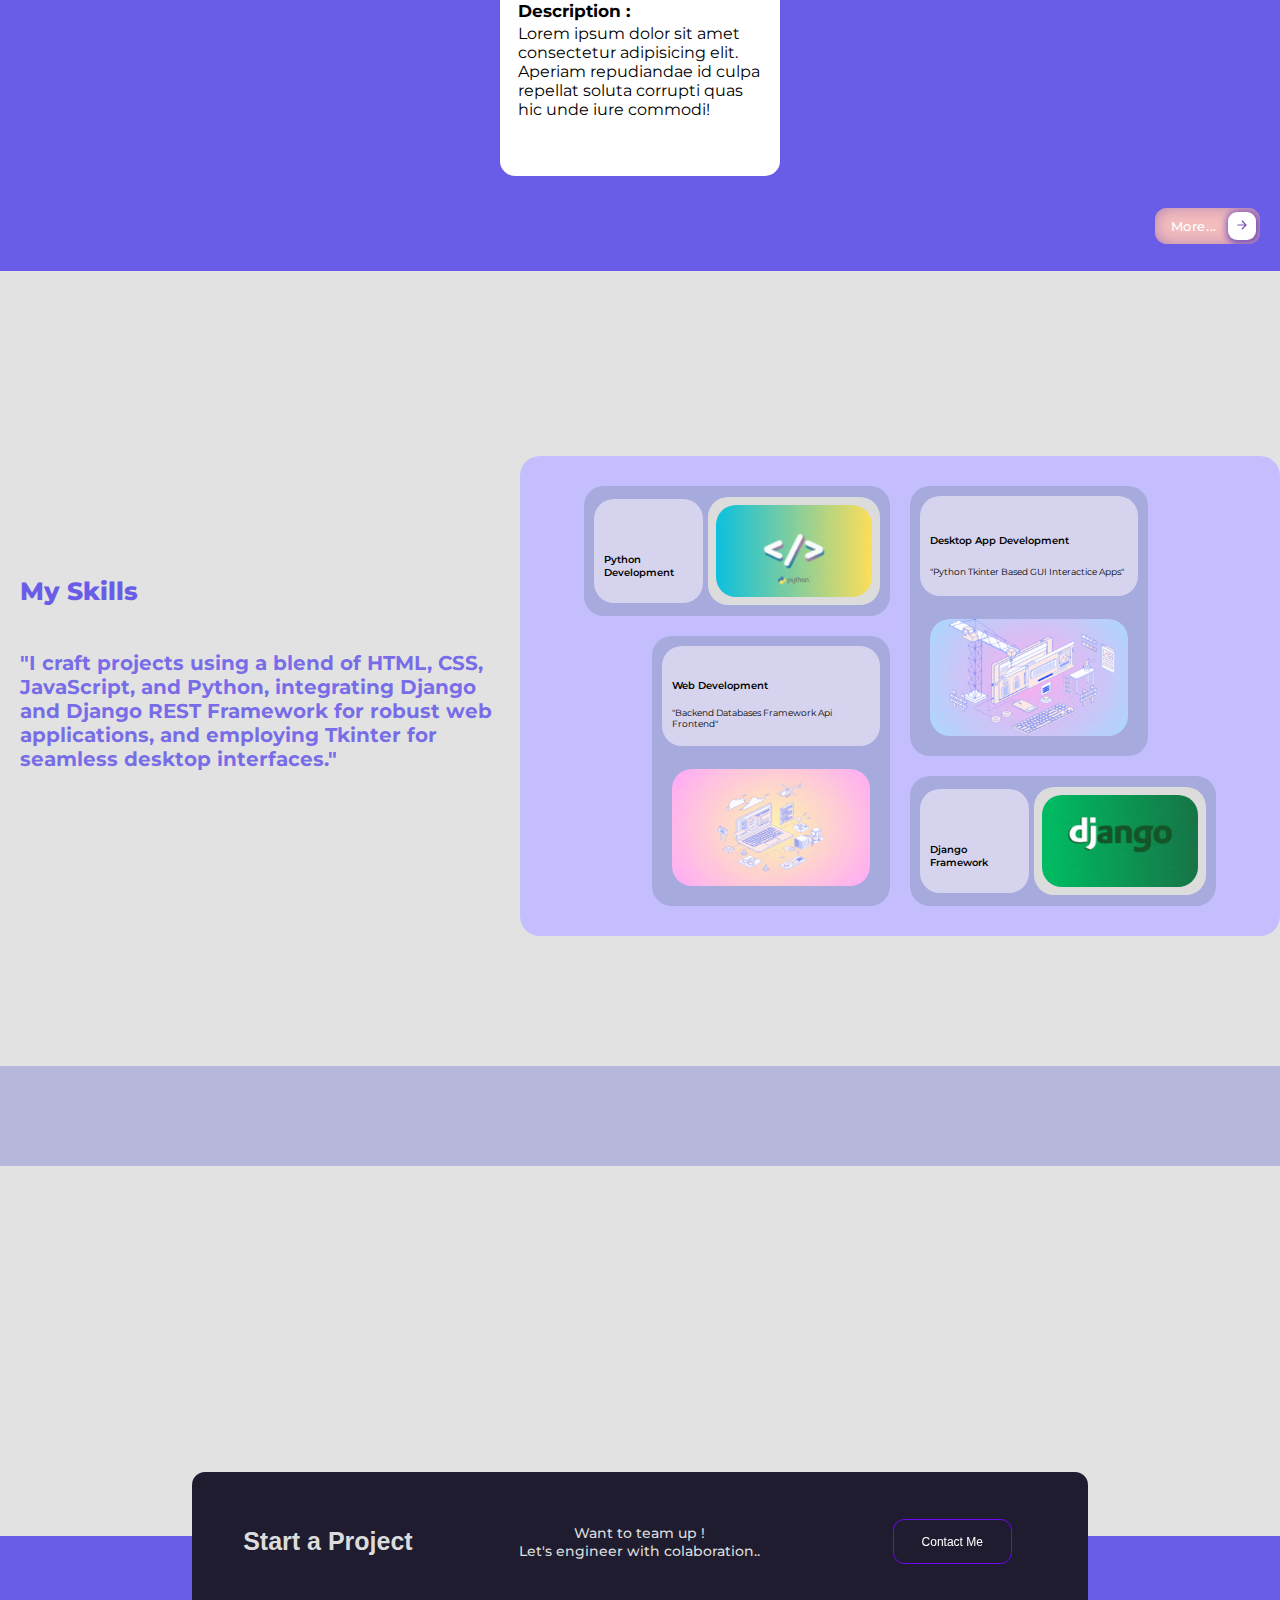
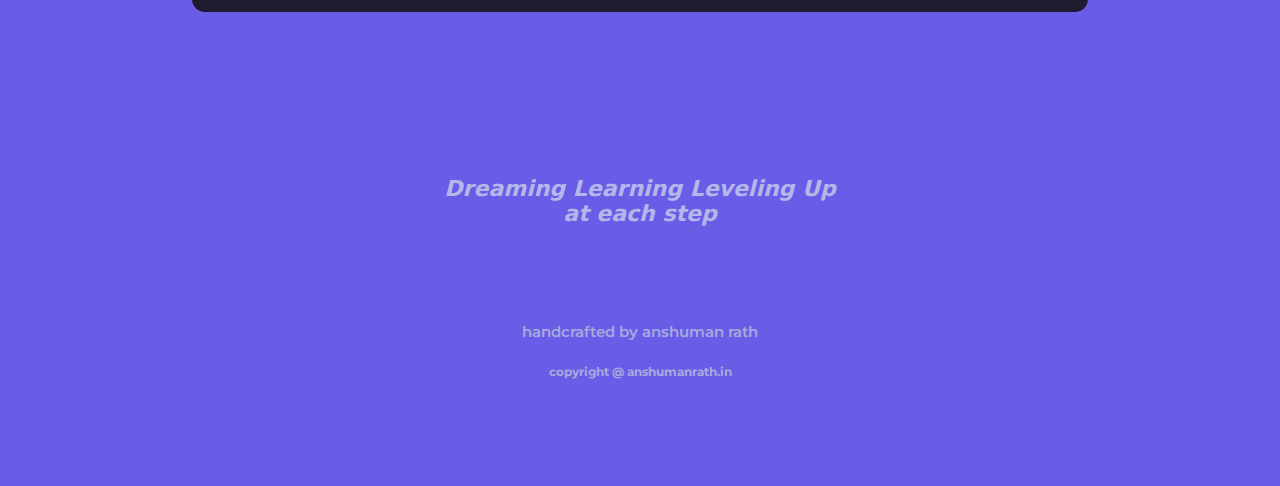
==== commit 0348c222: "." ====
--- a/index.html
+++ b/index.html
@@ -61,8 +61,7 @@
     <div id="prjtabout">
       <div id="prjtaboutspan">
         <p><i class="fa-solid fa-diagram-project"></i> Projects</p>
-        <span>"I craft projects using a blend of HTML, CSS, JavaScript, and Python, integrating Django and Django REST
-          Framework for robust web applications, and employing Tkinter for seamless desktop interfaces."
+        <span>"Craft full-stack & mobile-friendly projects. I build web apps (Django/REST API) for seamless user experiences, develop robust mobile backends, and design user-friendly desktop interfaces (Tkinter)."
         </span>
       </div>
     </div>
--- a/css/index.css
+++ b/css/index.css
@@ -234,14 +234,14 @@
 #prjtaboutspan p,
 #prjtaboutspan i {
     font-size: 25px;
-    color: #ff9999;
+    color: #f9cece;
     font-weight: bolder;
     margin-bottom: 15px;
 }
 
 #prjtaboutspan span {
     font-size: 20px;
-    color: #ffdbdb;
+    color: #eecdcd;
     font-weight: bolder;
     /* background-color:#a498ff; */
 }
@@ -397,7 +397,7 @@
 }
 
 .cssbuttons-io-button {
-    background: #ff9999;
+    background: #f4bdbd;
     color: white;
     font-family: inherit;
     padding: 0.35em;
@@ -471,6 +471,7 @@
     justify-content: center;
     padding-bottom: 130px;
     /* background-color: #39a2db; */
+    border-bottom: 100px solid rgb(183, 183, 220);
 }
 
 #skillsabout {
@@ -797,13 +798,13 @@
 
 .footer {
     width: 100%;
-    height: 420px;
+    height: 500px;
     background-color: #695de8;
     display: flex;
     flex-direction: column;
     align-items: center;
     justify-content: center;
-    gap: 6px;
+    gap: 10px;
     padding: 20px;
 }
 
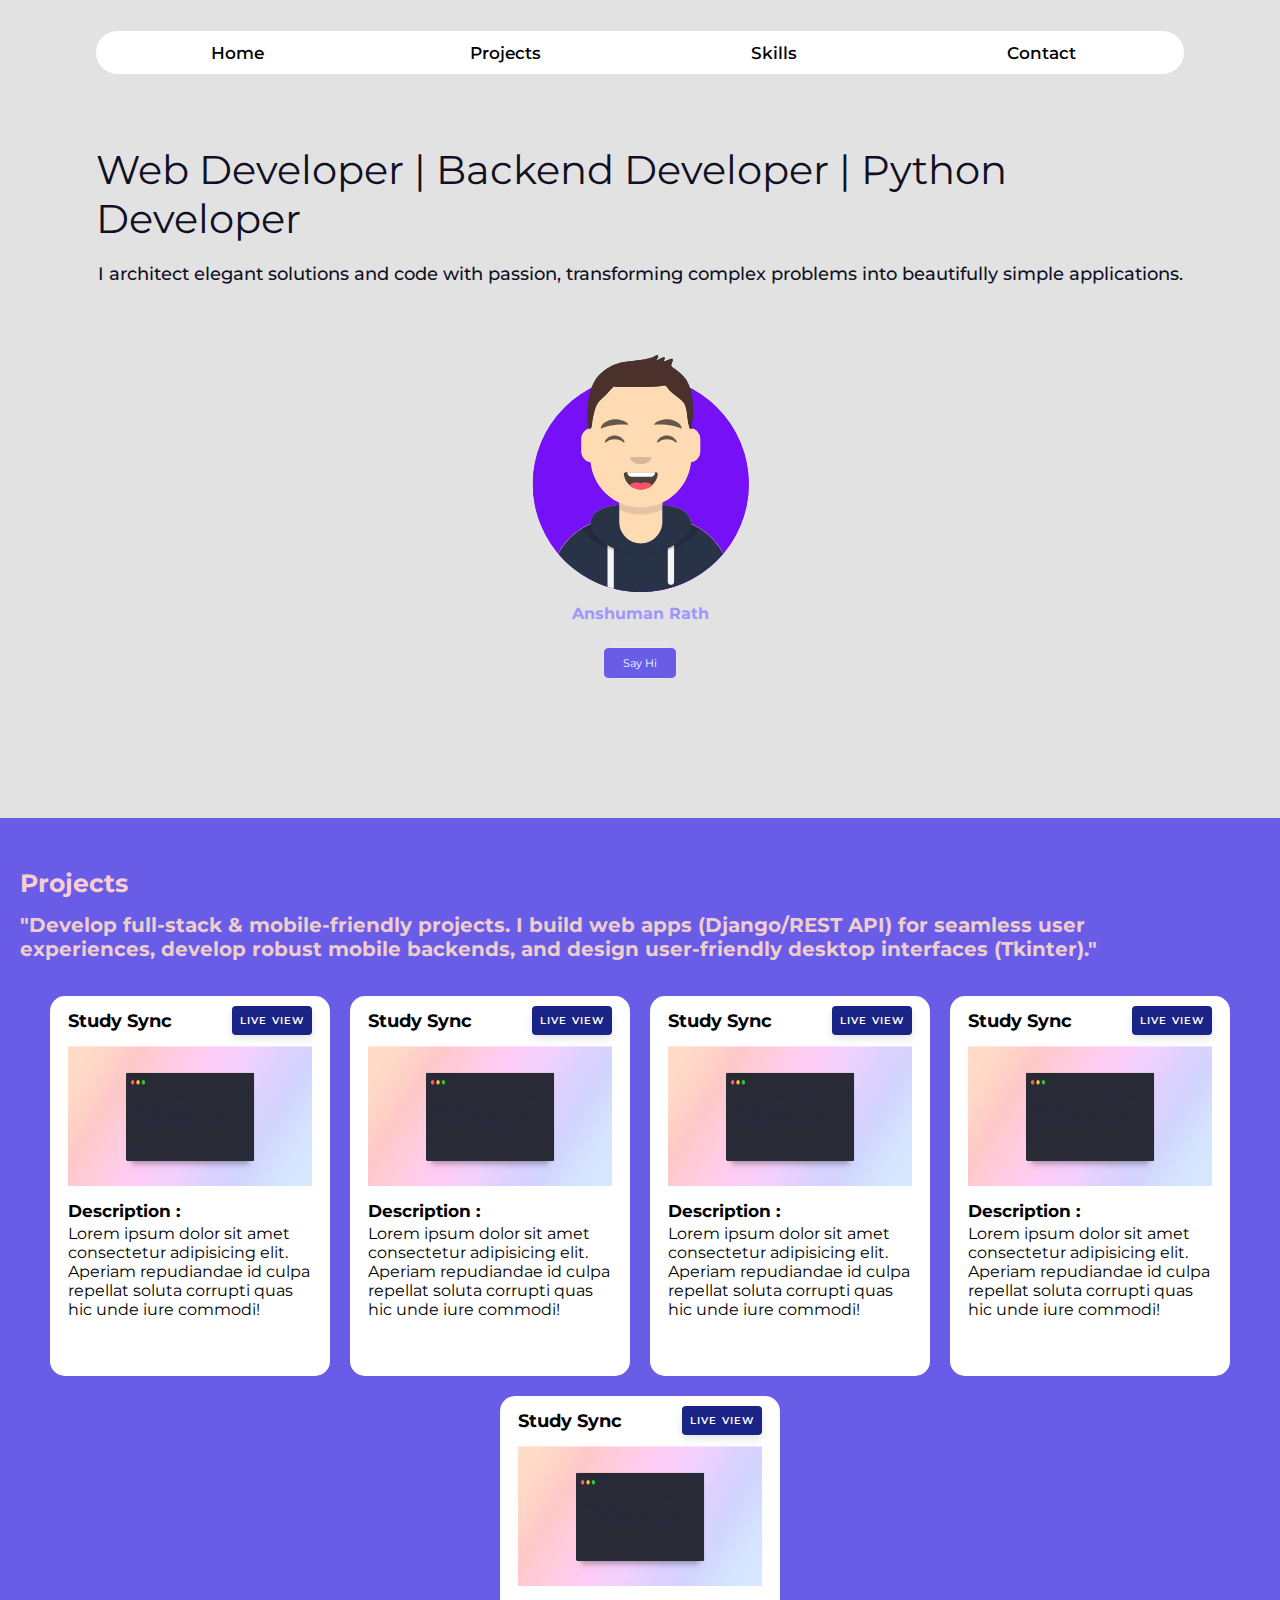
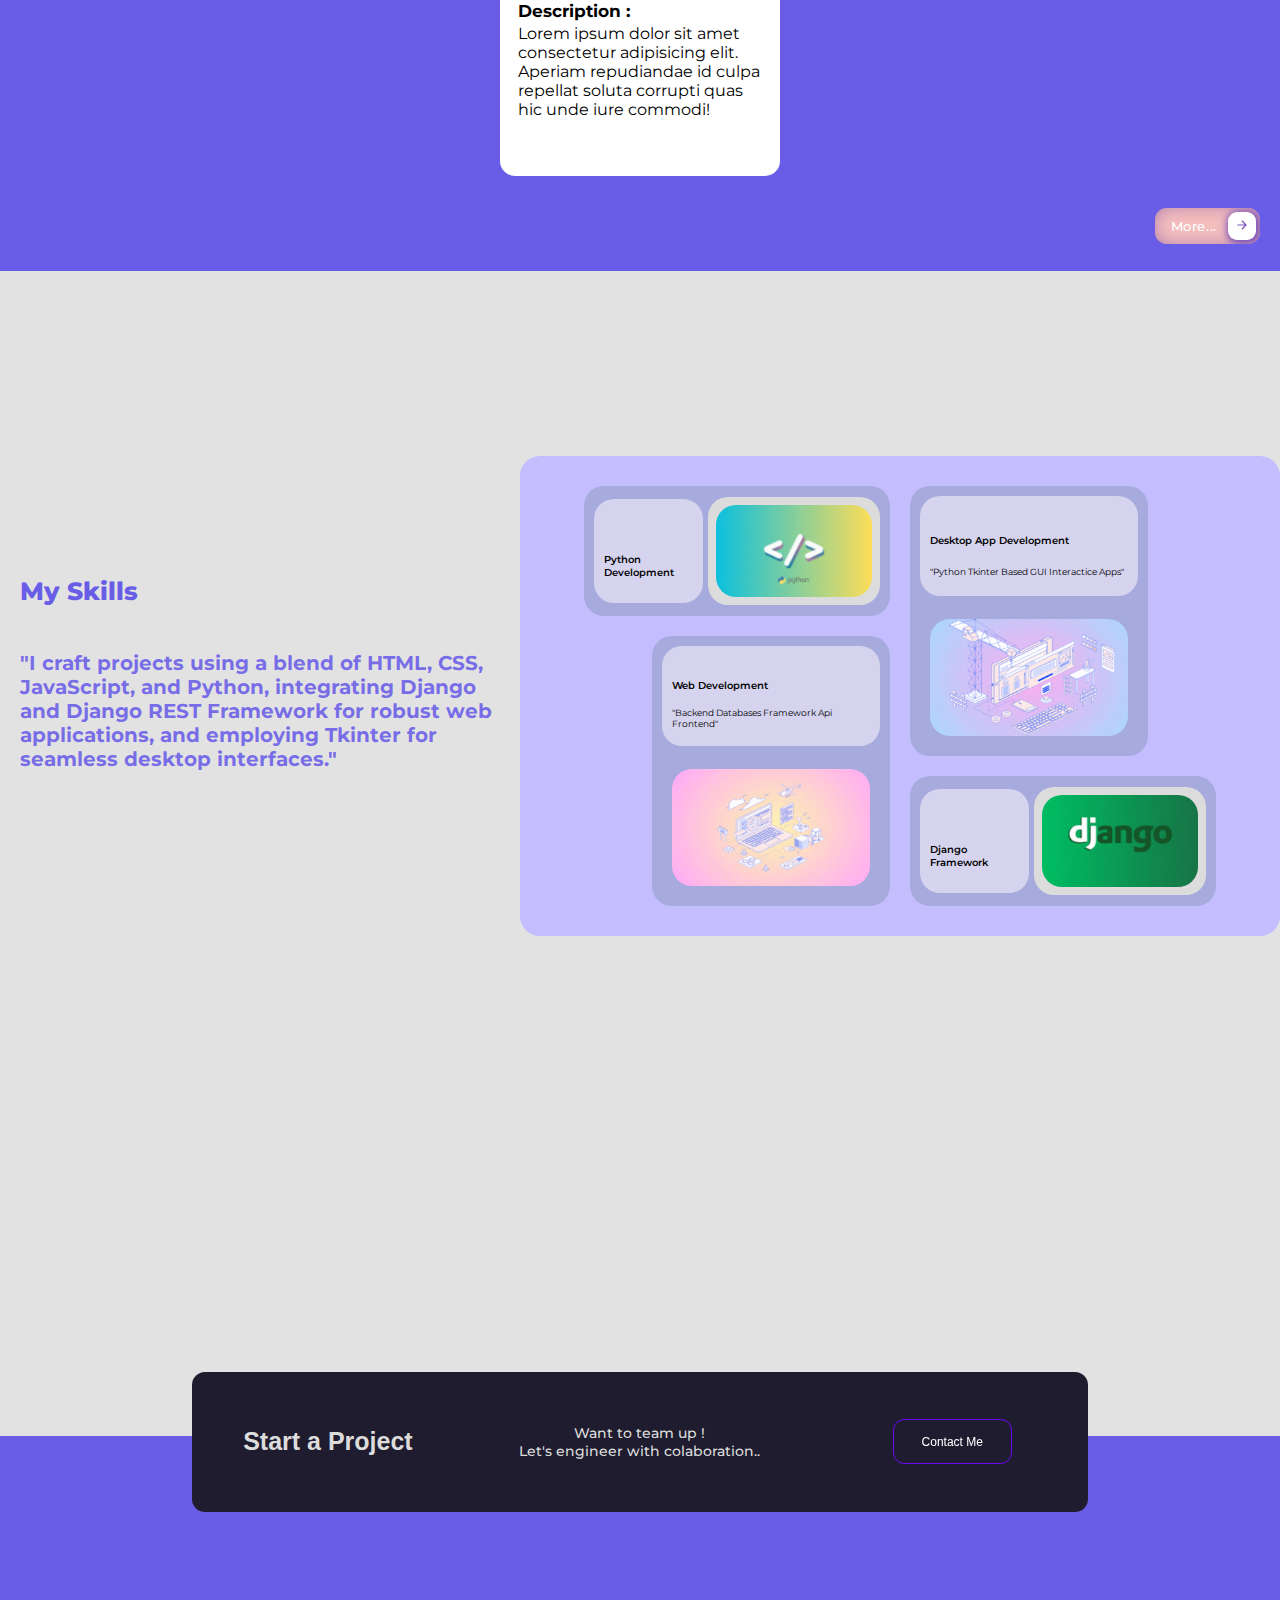
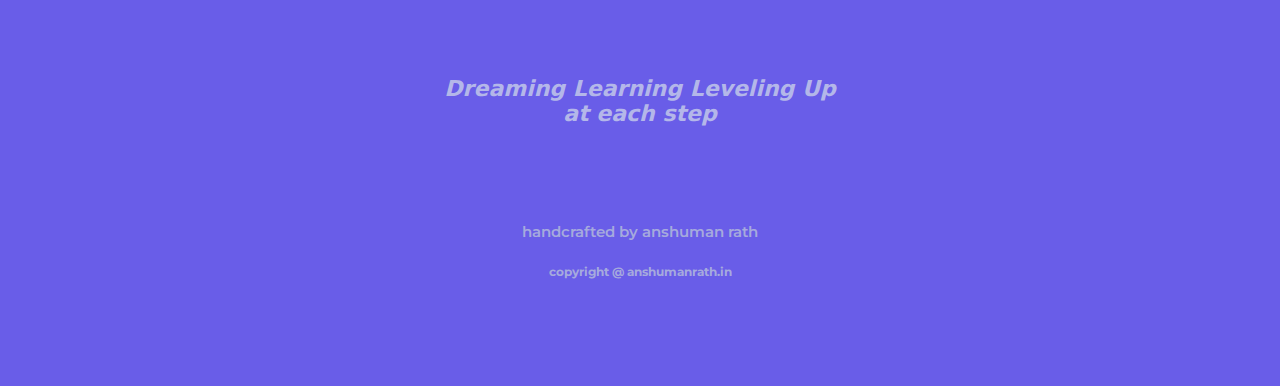
==== commit 01b925c8: "." ====
--- a/index.html
+++ b/index.html
@@ -61,7 +61,7 @@
     <div id="prjtabout">
       <div id="prjtaboutspan">
         <p><i class="fa-solid fa-diagram-project"></i> Projects</p>
-        <span>"Craft full-stack & mobile-friendly projects. I build web apps (Django/REST API) for seamless user experiences, develop robust mobile backends, and design user-friendly desktop interfaces (Tkinter)."
+        <span>"Develop full-stack & mobile-friendly projects. I build web apps (Django/REST API) for seamless user experiences, develop robust mobile backends, and design user-friendly desktop interfaces (Tkinter)."
         </span>
       </div>
     </div>
--- a/css/index.css
+++ b/css/index.css
@@ -87,7 +87,7 @@
     /* width: 80px; */
     text-decoration: none;
     font-size: 17px;
-    font-weight: 400;
+    font-weight: 550;
     /* background-color: #646677; */
     padding: 5px 8px;
     border-radius: 15px;
@@ -100,7 +100,7 @@
 #navbar a.active {
     width: 100%;
     background-color: #c4beff;
-    font-weight: 600;
+    font-weight: 650;
 }
 
 
@@ -471,7 +471,7 @@
     justify-content: center;
     padding-bottom: 130px;
     /* background-color: #39a2db; */
-    border-bottom: 100px solid rgb(183, 183, 220);
+    border-bottom: 100px;
 }
 
 #skillsabout {
@@ -765,9 +765,6 @@
     touch-action: manipulation;
     will-change: transform;
 }
-#cntctbutton a{
-    
-}
 
 #cntctbutton:disabled {
     pointer-events: none;
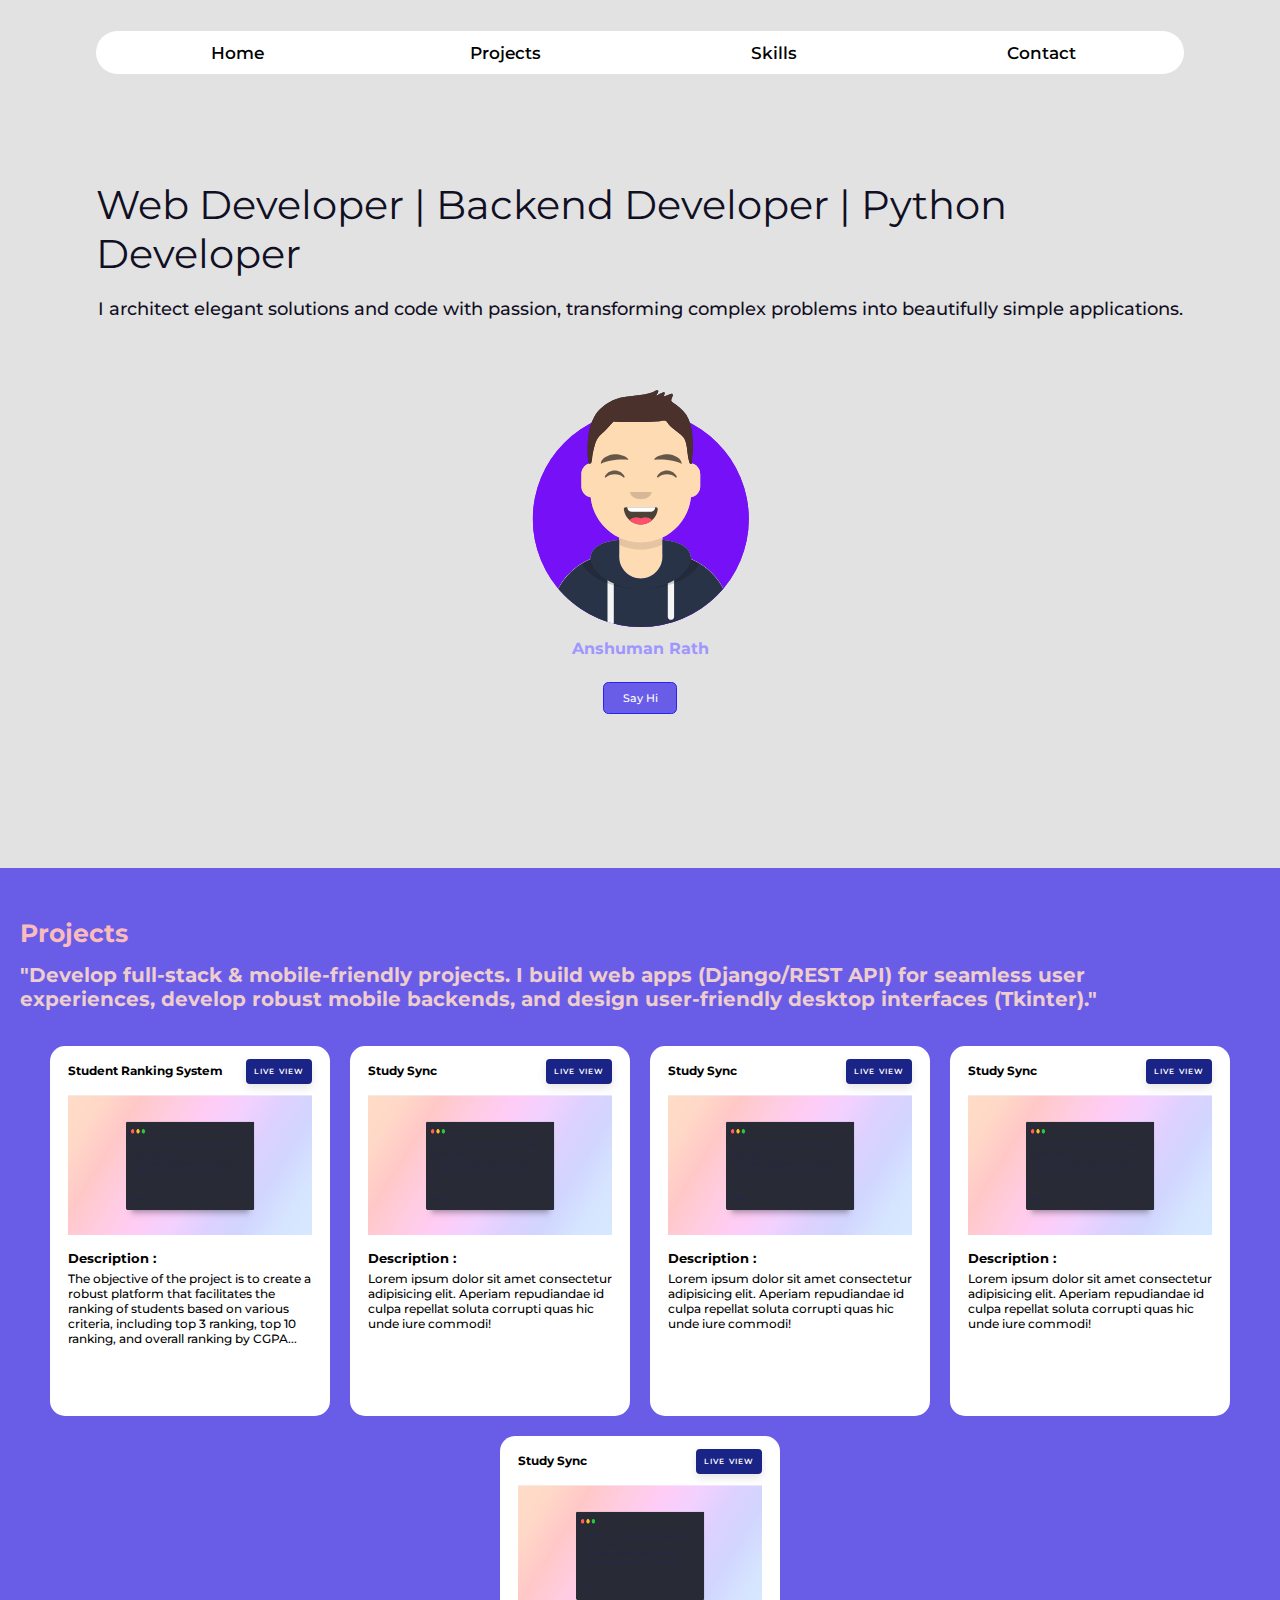
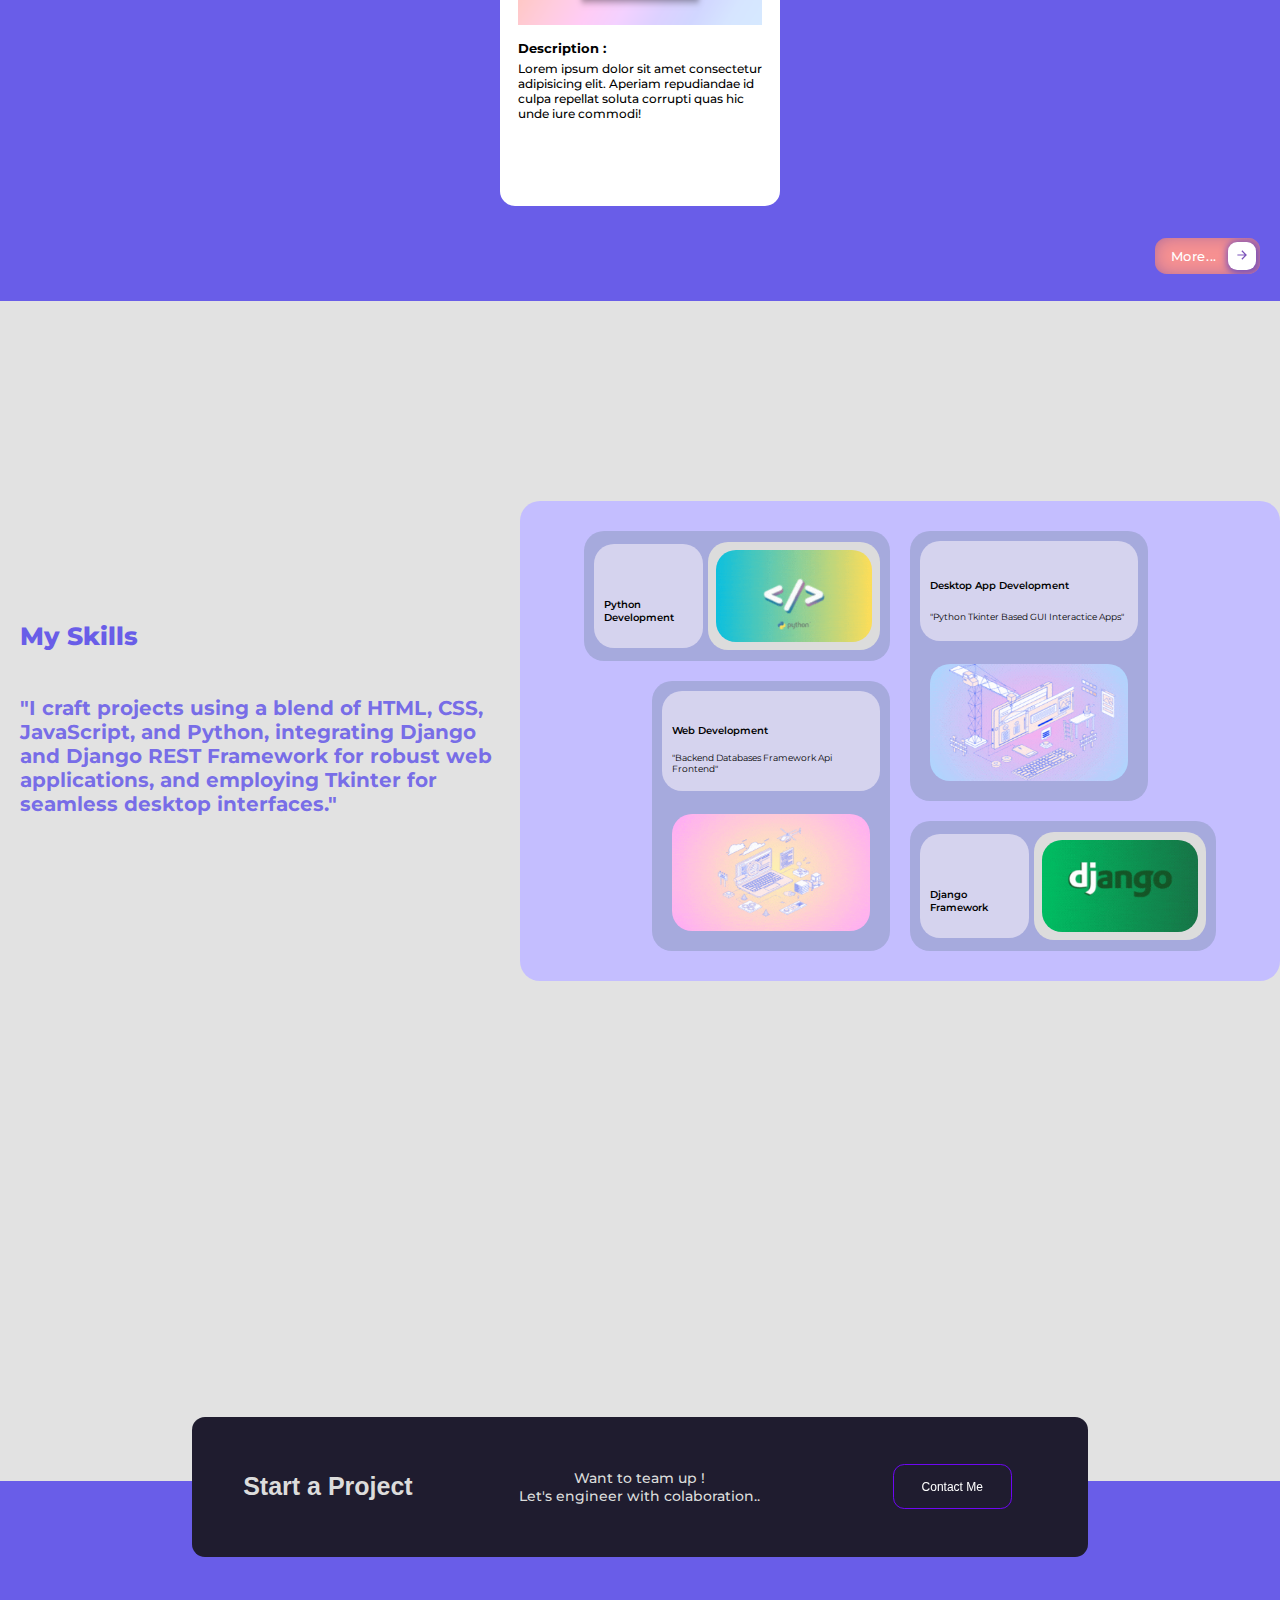
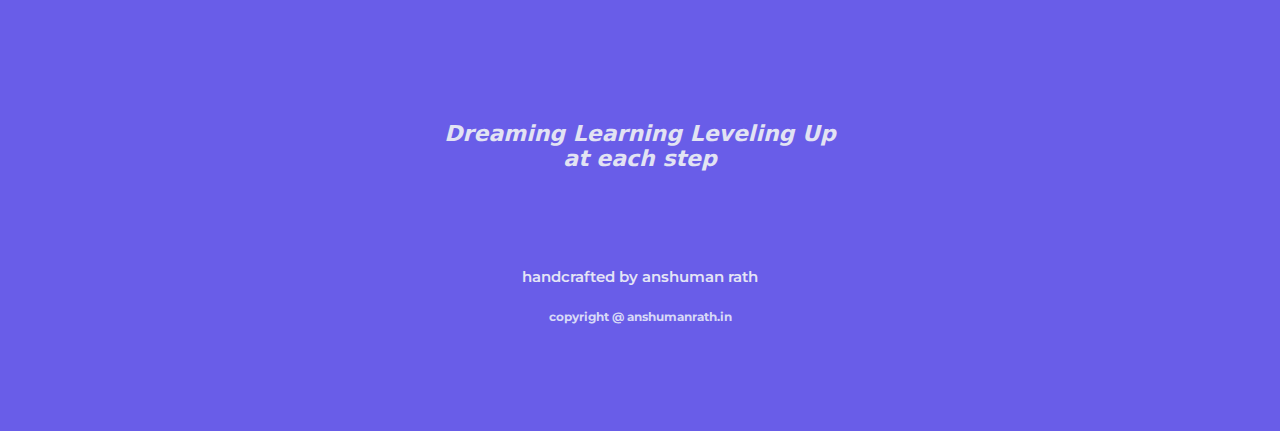
==== commit f80793e1: "...." ====
--- a/index.html
+++ b/index.html
@@ -72,20 +72,19 @@
         <div id="projectbox">
           <div id="projectboxholder">
             <div id="prjtboxhead">
-              <p>Study Sync</p>
-              <div>
-                <button class="livebtn"><i class="animation"></i><a href=""><a href=""><a href=""><a href=""><a href=""><a href="">Live View</a></a></a></a></a></a><i class="animation"></i>
-                </button>
-              </div>
-            </div>
-
-            <div id="prjtboximg">
-              <img src="/data/projects/prjtpng.png" alt="">
-            </div>
-            <div id="prjtboxdescription">
-              <span>Description :</span>
-              <p>Lorem ipsum dolor sit amet consectetur adipisicing elit. Aperiam repudiandae id culpa repellat soluta
-                corrupti quas hic unde iure commodi!</p>
+              <p>Student Ranking System</p>
+              <div>
+                <button class="livebtn"><i class="animation"></i><a href="https://github.com/Sanskari-Coders/Student-Ranking-System">Live View</a><i class="animation"></i>
+                </button>
+              </div>
+            </div>
+
+            <div id="prjtboximg">
+              <img src="/data/projects/prjtpng.png" alt="">
+            </div>
+            <div id="prjtboxdescription">
+              <span>Description :</span>
+              <p>The objective of the project is to create a robust platform that facilitates the ranking of students based on various criteria, including top 3 ranking, top 10 ranking, and overall ranking by CGPA...</p>
             </div>
             <div id="prjtcode">
               <a href=""><i class="fa-brands fa-square-github"></i></a>
--- a/css/index.css
+++ b/css/index.css
@@ -18,9 +18,7 @@
     width: 100%;
     background-color: #e2e2e2;
     -ms-overflow-style: none;
-    /* IE and Edge */
     scrollbar-width: none;
-    /* Firefox */
 }
 
 body::-webkit-scrollbar {
@@ -32,7 +30,7 @@
 
 .section {
     width: 100%;
-    height: 45px;
+    height: 60px;
     margin-top: 0px;
 }
 
@@ -116,6 +114,7 @@
     flex-direction: column;
     justify-content: start;
     align-items: center;
+    margin-top: 20px;
     /* gap: 10px; */
 }
 
@@ -184,21 +183,27 @@
 }
 
 #introbtn a {
-    color: white;
+    color: black;
     padding: 0.7em 1.7em;
     font-size: 11px;
     border-radius: 0.5em;
-    background: #695de8;
+    
     cursor: pointer;
-    border: 1px solid #e8e8e8;
+    border: 1px solid #2922f7;
     transition: all 0.3s;
     /* display: inline-block; */
     text-decoration: none;
+    border: 1px solid #2922f7;
+    font-weight: 500;
+    background-color: #695de8;
+    color: white;
     /* box-shadow: 6px 6px 12px #c5c5c5, -6px -6px 12px #ffffff; */
 }
 
 #introbtn a:hover {
-    border: 1px solid white;
+    border: 1px solid #2922f7;
+    background: #ffffff;
+    color: black;
 }
 
 #introbtn a :active {
@@ -234,7 +239,7 @@
 #prjtaboutspan p,
 #prjtaboutspan i {
     font-size: 25px;
-    color: #f9cece;
+    color: #f8bcbc;
     font-weight: bolder;
     margin-bottom: 15px;
 }
@@ -265,7 +270,7 @@
 
 #projectbox {
     width: 300px;
-    height: 380px;
+    height: 370px;
     background-color: rgb(255, 255, 255);
     border-radius: 15px;
     display: flex;
@@ -295,7 +300,7 @@
 }
 
 #prjtboxhead p {
-    font-size: 18px;
+    font-size: 12px;
     font-weight: bold;
 }
 
@@ -320,7 +325,7 @@
 .livebtn a{
     text-decoration: none;
     color: #fff;
-    font-size: 10px;
+    font-size: 7.5px;
     font-weight: 600;
 }
 .livebtn:hover {
@@ -365,23 +370,32 @@
     /* background-color: aqua; */
     display: flex;
     flex-direction: column;
-    gap: 3px;
+    gap: 5px;
 }
 
 #prjtboxdescription span {
-    font-size: 17px;
+    font-size: 13px;
     font-weight: bolder;
     border-bottom: #000000 2px;
 }
+#prjtboxdescription p{
+    font-size: 12px;
+    font-weight: 500;
+}
 
 #prjtcode {
-    margin-top: 28px;
+    /* margin-top: px; */
     width: 92%;
     height: 35px;
     /* background-color: antiquewhite; */
     display: flex;
     justify-content: start;
     align-items: center;
+    margin-top: 7px;
+}
+#prjtcode a i{
+    /* margin-top: 5px; */
+    font-size: 30px;
 }
 
 #prjtmore {
@@ -397,7 +411,7 @@
 }
 
 .cssbuttons-io-button {
-    background: #f4bdbd;
+    background: #f79191;
     color: white;
     font-family: inherit;
     padding: 0.35em;
@@ -816,7 +830,7 @@
 
 #footerlogo i {
     font-size: 40px;
-    color: #e3e1ff;
+    color: #ffffff;
 }
 
 
@@ -835,7 +849,7 @@
     font-size: 22px;
     font-style: italic;
     font-weight: 600;
-    color: #b4b7e9;
+    color: #e2e3f3;
     font-family: system-ui, -apple-system, BlinkMacSystemFont, 'Segoe UI', Roboto, Oxygen, Ubuntu, Cantarell, 'Open Sans', 'Helvetica Neue', sans-serif;
 }
 
@@ -851,7 +865,7 @@
 
 #footericons i {
     font-size: 25px;
-    color: rgb(194, 192, 218);
+    color: rgb(237, 235, 249);
     font-weight: 500;
 }
 
@@ -871,7 +885,7 @@
 }
 
 #footertittle span {
-    color: #a6aadd;
+    color: #e5e5f6;
     font-size: 15px;
     font-weight: 600;
 }
@@ -886,7 +900,7 @@
 }
 
 #footersubtittle span {
-    color: #a6aadd;
+    color: #d7d9f7;
     font-size: 12px;
     font-weight: 700;
 }--- a/css/media750.css
+++ b/css/media750.css
@@ -28,7 +28,7 @@
         height: 380px;
     }
     #section4{
-        height: 220px;
+        height: 300px;
     }
     #contactmoto p{
         font-size: 12px;
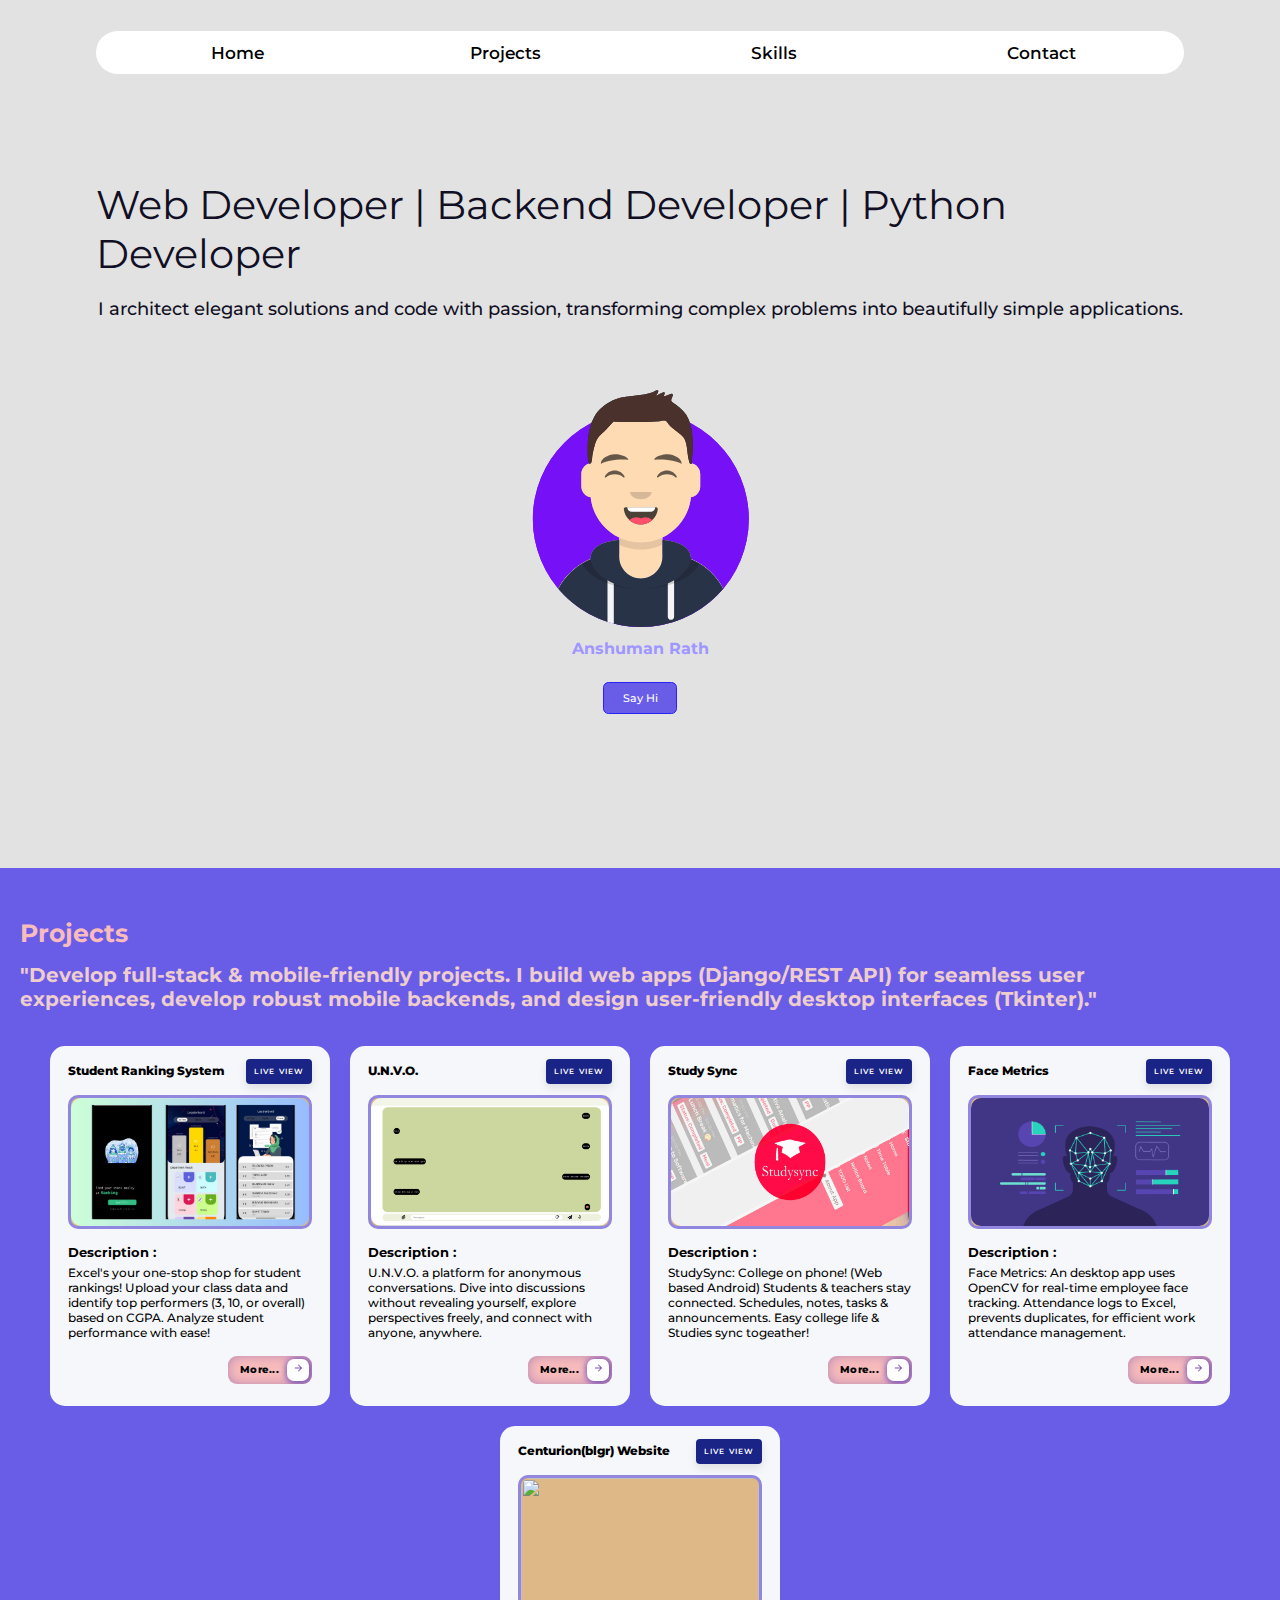
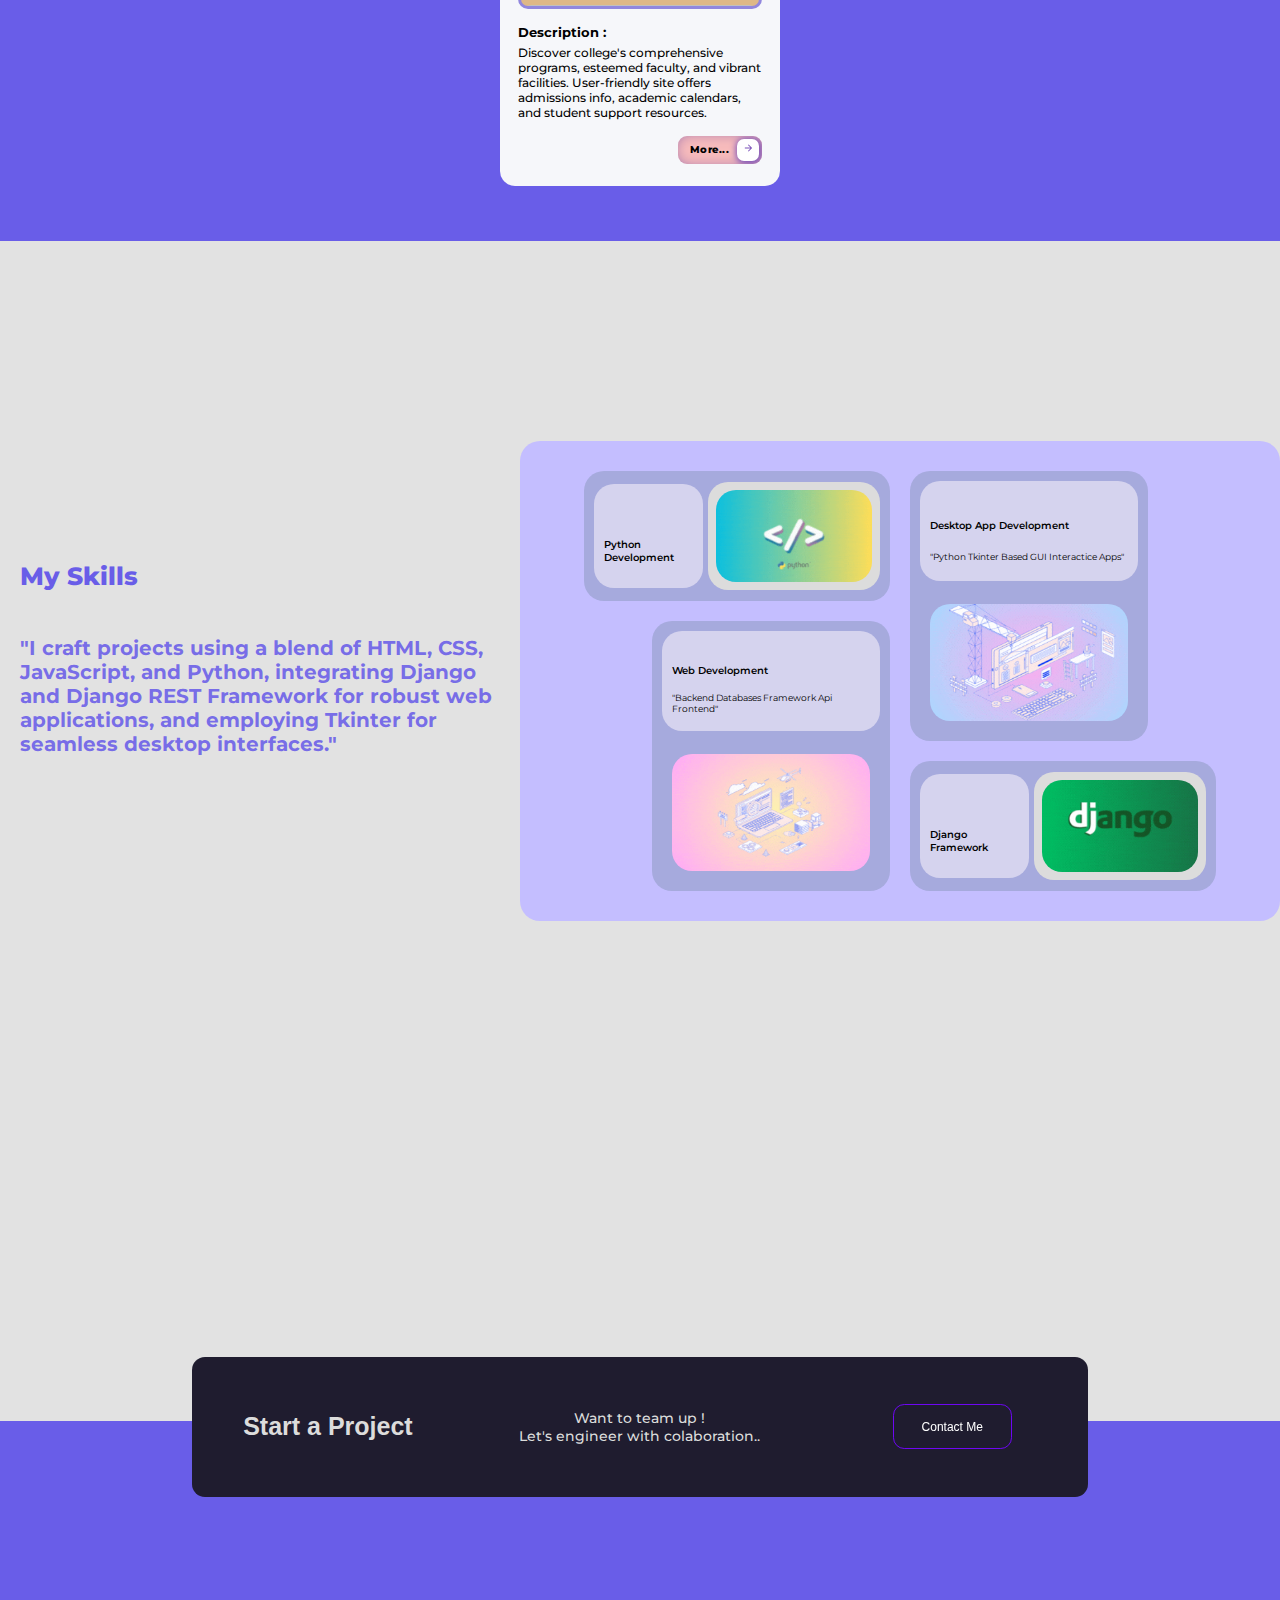
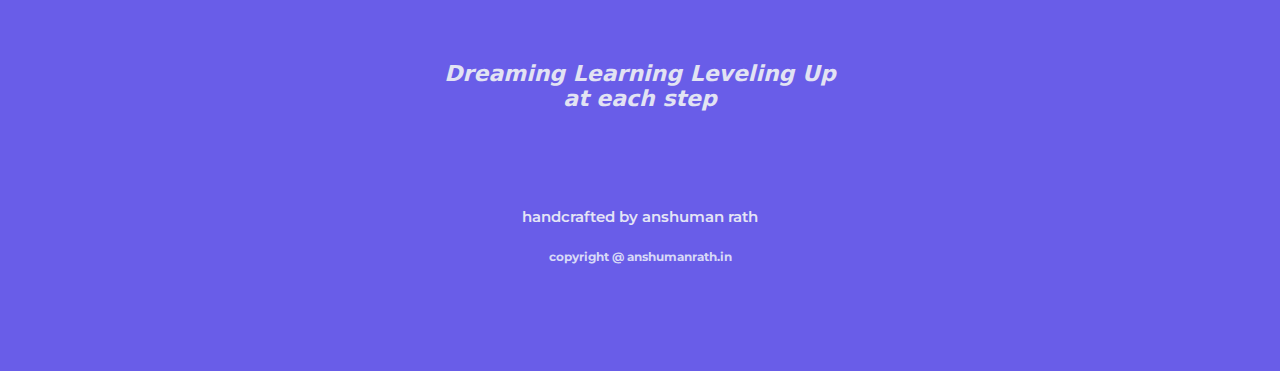
==== commit 00b478f2: "." ====
--- a/index.html
+++ b/index.html
@@ -5,9 +5,9 @@
   <meta charset="UTF-8">
   <meta name="viewport" content="width=device-width, initial-scale=1.0">
   <title>Anshuman Rath | Portfolio </title>
-  <link rel="stylesheet" href="/css/index.css">
-  <link rel="stylesheet" href="/css/media900.css">
-  <link rel="stylesheet" href="/css/media750.css">
+  <link rel="stylesheet" href="/css/index/index.css">
+  <link rel="stylesheet" href="/css/index/media750.css">
+  <link rel="stylesheet" href="/css/index/media900.css">
   <link rel="stylesheet" href="https://cdnjs.cloudflare.com/ajax/libs/font-awesome/6.5.2/css/all.min.css"
     integrity="sha512-SnH5WK+bZxgPHs44uWIX+LLJAJ9/2PkPKZ5QiAj6Ta86w+fsb2TkcmfRyVX3pBnMFcV7oQPJkl9QevSCWr3W6A=="
     crossorigin="anonymous" referrerpolicy="no-referrer" />
@@ -47,7 +47,7 @@
       <p>Anshuman Rath</p>
     </div>
     <div id="introbtn">
-      <a href="/hlo.html">Say Hi</a>
+      <a href="/html/hlo.html">Say Hi</a>
     </div>
   </section>
 
@@ -74,25 +74,82 @@
             <div id="prjtboxhead">
               <p>Student Ranking System</p>
               <div>
-                <button class="livebtn"><i class="animation"></i><a href="https://github.com/Sanskari-Coders/Student-Ranking-System">Live View</a><i class="animation"></i>
+                <button class="livebtn"><i class="animation"></i><a href="">Live View</a><i class="animation"></i>
                 </button>
               </div>
             </div>
 
             <div id="prjtboximg">
-              <img src="/data/projects/prjtpng.png" alt="">
+              <img src="/data/projects/studentrankingsytem.png" alt="">
             </div>
             <div id="prjtboxdescription">
               <span>Description :</span>
-              <p>The objective of the project is to create a robust platform that facilitates the ranking of students based on various criteria, including top 3 ranking, top 10 ranking, and overall ranking by CGPA...</p>
+              <p>Excel's your one-stop shop for student rankings! Upload your class data and identify top performers (3, 10, or overall) based on CGPA. Analyze student performance with ease!</p>
             </div>
             <div id="prjtcode">
-              <a href=""><i class="fa-brands fa-square-github"></i></a>
-            </div>
-          </div>
-        </div>
-      </div>
-
+              <a href="https://github.com/Sanskari-Coders/Student-Ranking-System"><i class="fa-brands fa-square-github"></i></a>
+              <button class="cssbuttons-io-button">
+                More...
+                <div class="icon">
+                  <a href="/html/projects.html"><svg
+                    height="24"
+                    width="24"
+                    viewBox="0 0 24 24"
+                  >
+                    <path d="M0 0h24v24H0z" fill="none"></path>
+                    <path
+                      d="M16.172 11l-5.364-5.364 1.414-1.414L20 12l-7.778 7.778-1.414-1.414L16.172 13H4v-2z"
+                      fill="currentColor"
+                    ></path>
+                  </svg></a>
+                </div>
+              </button>
+            </div>
+          </div>
+        </div>
+      </div>
+
+
+      <div id="projectboxes">
+        <div id="projectbox">
+          <div id="projectboxholder">
+            <div id="prjtboxhead">
+              <p>U.N.V.O.</p>
+              <div>
+                <button class="livebtn"><i class="animation"></i><a href="">Live View</a><i class="animation"></i>
+                </button>
+              </div>
+            </div>
+
+            <div id="prjtboximg">
+              <img src="/data/projects/unvo.png" alt="">
+            </div>
+            <div id="prjtboxdescription">
+              <span>Description :</span>
+              <p>U.N.V.O. a platform for anonymous conversations. Dive into discussions without revealing yourself, explore perspectives freely, and connect with anyone, anywhere.</p>
+            </div>
+            <div id="prjtcode">
+              <a href="https://github.com/Sanskari-Coders/U.N.V.O."><i class="fa-brands fa-square-github"></i></a>
+              <button class="cssbuttons-io-button">
+                More...
+                <div class="icon">
+                  <a href="/html/projects.html"><svg
+                    height="24"
+                    width="24"
+                    viewBox="0 0 24 24"
+                  >
+                    <path d="M0 0h24v24H0z" fill="none"></path>
+                    <path
+                      d="M16.172 11l-5.364-5.364 1.414-1.414L20 12l-7.778 7.778-1.414-1.414L16.172 13H4v-2z"
+                      fill="currentColor"
+                    ></path>
+                  </svg></a>
+                </div>
+              </button>
+            </div>
+          </div>
+        </div>
+      </div>
 
       <div id="projectboxes">
         <div id="projectbox">
@@ -106,15 +163,30 @@
             </div>
 
             <div id="prjtboximg">
-              <img src="/data/projects/prjtpng.png" alt="">
+              <img src="/data/projects/StudySync.jpg" alt="">
             </div>
             <div id="prjtboxdescription">
               <span>Description :</span>
-              <p>Lorem ipsum dolor sit amet consectetur adipisicing elit. Aperiam repudiandae id culpa repellat soluta
-                corrupti quas hic unde iure commodi!</p>
+              <p>StudySync: College on phone! (Web based Android) Students & teachers stay connected. Schedules, notes, tasks & announcements. Easy college life & Studies sync togeather! </p>
             </div>
             <div id="prjtcode">
-              <a href=""><i class="fa-brands fa-square-github"></i></a>
+              <a href="https://github.com/rath-anshuman/StudySync"><i class="fa-brands fa-square-github"></i></a>
+              <button class="cssbuttons-io-button">
+                More...
+                <div class="icon">
+                  <a href="/html/projects.html"><svg
+                    height="24"
+                    width="24"
+                    viewBox="0 0 24 24"
+                  >
+                    <path d="M0 0h24v24H0z" fill="none"></path>
+                    <path
+                      d="M16.172 11l-5.364-5.364 1.414-1.414L20 12l-7.778 7.778-1.414-1.414L16.172 13H4v-2z"
+                      fill="currentColor"
+                    ></path>
+                  </svg></a>
+                </div>
+              </button>
             </div>
           </div>
         </div>
@@ -124,7 +196,47 @@
         <div id="projectbox">
           <div id="projectboxholder">
             <div id="prjtboxhead">
-              <p>Study Sync</p>
+              <p>Face Metrics</p>
+              <div>
+                <button class="livebtn"><i class="animation"><a href=""></i>Live View</a><i class="animation"></i>
+                </button>
+              </div>
+            </div>
+
+            <div id="prjtboximg">
+              <img src="/data/projects/facemetrics.jpeg" alt="">
+            </div>
+            <div id="prjtboxdescription">
+              <span>Description :</span>
+              <p>Face Metrics: An desktop app uses OpenCV for real-time employee face tracking. Attendance logs to Excel, prevents duplicates, for efficient work attendance management.</p>
+            </div>
+            <div id="prjtcode">
+              <a href="https://github.com/rath-anshuman/Face-Metrics"><i class="fa-brands fa-square-github"></i></a>
+              <button class="cssbuttons-io-button">
+                More...
+                <div class="icon">
+                  <a href="/html/projects.html"><svg
+                    height="24"
+                    width="24"
+                    viewBox="0 0 24 24"
+                  >
+                    <path d="M0 0h24v24H0z" fill="none"></path>
+                    <path
+                      d="M16.172 11l-5.364-5.364 1.414-1.414L20 12l-7.778 7.778-1.414-1.414L16.172 13H4v-2z"
+                      fill="currentColor"
+                    ></path>
+                  </svg></a>
+                </div>
+              </button>
+            </div>
+          </div>
+        </div>
+      </div>
+      <div id="projectboxes">
+        <div id="projectbox">
+          <div id="projectboxholder">
+            <div id="prjtboxhead">
+              <p>Centurion(blgr) Website</p>
               <div>
                 <button class="livebtn"><i class="animation"></i><a href="">Live View</a><i class="animation"></i>
                 </button>
@@ -132,77 +244,41 @@
             </div>
 
             <div id="prjtboximg">
-              <img src="/data/projects/prjtpng.png" alt="">
+              <img src="/data/projects/Cutm.jpg" alt="">
             </div>
             <div id="prjtboxdescription">
               <span>Description :</span>
-              <p>Lorem ipsum dolor sit amet consectetur adipisicing elit. Aperiam repudiandae id culpa repellat soluta
-                corrupti quas hic unde iure commodi!</p>
+              <p>Discover college's comprehensive programs, esteemed faculty, and vibrant facilities. User-friendly site offers admissions info, academic calendars, and student support resources.</p>
             </div>
             <div id="prjtcode">
-              <a href=""><i class="fa-brands fa-square-github"></i></a>
-            </div>
-          </div>
-        </div>
-      </div>
-
-      <div id="projectboxes">
-        <div id="projectbox">
-          <div id="projectboxholder">
-            <div id="prjtboxhead">
-              <p>Study Sync</p>
-              <div>
-                <button class="livebtn"><i class="animation"><a href=""></i>Live View</a><i class="animation"></i>
-                </button>
-              </div>
-            </div>
-
-            <div id="prjtboximg">
-              <img src="/data/projects/prjtpng.png" alt="">
-            </div>
-            <div id="prjtboxdescription">
-              <span>Description :</span>
-              <p>Lorem ipsum dolor sit amet consectetur adipisicing elit. Aperiam repudiandae id culpa repellat soluta
-                corrupti quas hic unde iure commodi!</p>
-            </div>
-            <div id="prjtcode">
-              <a href=""><i class="fa-brands fa-square-github"></i></a>
-            </div>
-          </div>
-        </div>
-      </div>
-      <div id="projectboxes">
-        <div id="projectbox">
-          <div id="projectboxholder">
-            <div id="prjtboxhead">
-              <p>Study Sync</p>
-              <div>
-                <button class="livebtn"><i class="animation"></i><a href="">Live View</a><i class="animation"></i>
-                </button>
-              </div>
-            </div>
-
-            <div id="prjtboximg">
-              <img src="/data/projects/prjtpng.png" alt="">
-            </div>
-            <div id="prjtboxdescription">
-              <span>Description :</span>
-              <p>Lorem ipsum dolor sit amet consectetur adipisicing elit. Aperiam repudiandae id culpa repellat soluta
-                corrupti quas hic unde iure commodi!</p>
-            </div>
-            <div id="prjtcode">
-              <a href=""><i class="fa-brands fa-square-github"></i></a>
-            </div>
-          </div>
-        </div>
-      </div>
-    </div>
-
-    <div id="prjtmore">
+              <a href="https://github.com/rath-anshuman/CUTMBOL-Website"><i class="fa-brands fa-square-github"></i></a>
+              <button class="cssbuttons-io-button">
+                More...
+                <div class="icon">
+                  <a href="/html/projects.html"><svg
+                    height="24"
+                    width="24"
+                    viewBox="0 0 24 24"
+                  >
+                    <path d="M0 0h24v24H0z" fill="none"></path>
+                    <path
+                      d="M16.172 11l-5.364-5.364 1.414-1.414L20 12l-7.778 7.778-1.414-1.414L16.172 13H4v-2z"
+                      fill="currentColor"
+                    ></path>
+                  </svg></a>
+                </div>
+              </button>
+            </div>
+          </div>
+        </div>
+      </div>
+    </div>
+
+    <!-- <div id="prjtmore">
       <button class="cssbuttons-io-button">
         More...
         <div class="icon">
-          <a href=""><svg
+          <a href="/html/projects.html"><svg
             height="24"
             width="24"
             viewBox="0 0 24 24"
@@ -215,8 +291,7 @@
           </svg></a>
         </div>
       </button>
-      
-    </div>
+    </div> -->
   </section>
 
 
@@ -307,7 +382,7 @@
         <p>Let's engineer with colaboration.. </p>
       </div>
       <div id="contactbutton">
-        <a href="/contact.html"><button id="cntctbutton">Contact Me</button></a>
+        <a href="/html/contact.html"><button id="cntctbutton">Contact Me</button></a>
       </div>
     </div>
   </section>
--- a/css/index/index.css
+++ b/css/index/index.css
@@ -0,0 +1,912 @@
+@import url('https://fonts.googleapis.com/css2?family=Montserrat:ital,wght@0,100..900;1,100..900&display=swap');
+
+* {
+    margin: 0px;
+    padding: 0px;
+    box-sizing: border-box;
+    font-family: "Montserrat", sans-serif;
+    scroll-behavior: smooth;
+}
+
+i {
+    font-size: 35px;
+    color: rgb(22, 25, 45);
+}
+
+body {
+    height: 100%;
+    width: 100%;
+    background-color: #e2e2e2;
+    -ms-overflow-style: none;
+    scrollbar-width: none;
+}
+
+body::-webkit-scrollbar {
+    display: none;
+}
+
+
+
+
+.section {
+    width: 100%;
+    height: 60px;
+    margin-top: 0px;
+}
+
+
+.nav {
+    width: 100%;
+    height: 45px;
+    /* background-color: #39a2db; */
+    margin-top: 30px;
+    display: flex;
+    justify-content: center;
+    align-items: center;
+    position: fixed;
+    z-index: 1;
+}
+
+#navbar {
+    width: 85%;
+    height: 95%;
+    background-color: white;
+    border-radius: 25px;
+    display: flex;
+    justify-content: center;
+    align-items: center;
+}
+
+#navbar ul {
+    width: 100%;
+    display: flex;
+    justify-content: space-around;
+    align-items: center;
+    list-style-type: none;
+    padding: 8px;
+    flex-wrap: wrap;
+    /* gap: 8px; */
+}
+
+#navbar li {
+    /* background-color: #c4beff; */
+    width: 20%;
+    /* height: 32px; */
+    border-radius: 20px;
+    display: flex;
+    align-items: center;
+    justify-content: center;
+    /* padding: 5px; */
+    gap: 20px;
+}
+
+#navbar a {
+    color: black;
+    /* width: 80px; */
+    text-decoration: none;
+    font-size: 17px;
+    font-weight: 550;
+    /* background-color: #646677; */
+    padding: 5px 8px;
+    border-radius: 15px;
+    text-decoration: none;
+    transition: background-color 0.3s ease;
+    display: flex;
+    justify-content: center;
+}
+
+#navbar a.active {
+    width: 100%;
+    background-color: #c4beff;
+    font-weight: 650;
+}
+
+
+
+
+
+
+.intro {
+    width: 100%;
+    /* height: 650px; */
+    /* background-color: #695de8; */
+    display: flex;
+    flex-direction: column;
+    justify-content: start;
+    align-items: center;
+    margin-top: 20px;
+    /* gap: 10px; */
+}
+
+#introhead {
+    /* height: 50px; */
+    width: 85%;
+    /* background-color: antiquewhite; */
+    margin-top: 100px;
+    display: flex;
+    align-items: center;
+    justify-content: center;
+}
+
+#introhead span {
+    font-size: 40px;
+    /* font-weight: bolder; */
+    color: #110f23;
+    display: flex;
+    justify-content: center;
+    /* font-weight: 900; */
+}
+
+#introsubhead {
+    /* height: 30px; */
+    width: 85%;
+    /* background-color: antiquewhite; */
+    margin-top: 20px;
+    display: flex;
+    justify-content: center;
+    align-items: center;
+}
+
+#introsubhead span {
+    font-size: 18px;
+    color: #110f23;
+    font-weight: 500;
+}
+
+#introimg {
+    /* height: 80px; */
+    width: 85%;
+    /* background-color: antiquewhite; */
+    margin-top: 70px;
+    margin-bottom: 20px;
+    display: flex;
+    flex-direction: column;
+    align-items: center;
+    justify-content: center;
+    gap: 12px;
+}
+
+#introimg p {
+    color: #a096ff;
+    font-weight: bold;
+}
+
+#introbtn {
+    width: 85%;
+    height: 40px;
+    /* background-color: #1a2486; */
+    display: flex;
+    align-items: center;
+    justify-content: center;
+    padding: 10px;
+    margin-bottom: 50px;
+}
+
+#introbtn a {
+    color: black;
+    padding: 0.7em 1.7em;
+    font-size: 11px;
+    border-radius: 0.5em;
+    
+    cursor: pointer;
+    border: 1px solid #2922f7;
+    transition: all 0.3s;
+    /* display: inline-block; */
+    text-decoration: none;
+    border: 1px solid #2922f7;
+    font-weight: 500;
+    background-color: #695de8;
+    color: white;
+    /* box-shadow: 6px 6px 12px #c5c5c5, -6px -6px 12px #ffffff; */
+}
+
+#introbtn a:hover {
+    border: 1px solid #2922f7;
+    background: #ffffff;
+    color: black;
+}
+
+#introbtn a :active {
+    box-shadow: 4px 4px 12px #c5c5c5, -4px -4px 12px #ffffff;
+}
+
+
+
+
+.projects {
+    width: 100%;
+    margin-top: 40px;
+    background-color: #695de8;
+    display: flex;
+    flex-direction: column;
+    justify-content: start;
+    align-items: center;
+    padding-bottom: 45px;
+}
+
+#prjtabout {
+    margin-top: 50px;
+    width: 100%;
+    display: flex;
+    justify-content: start;
+    align-items: center;
+}
+
+#prjtaboutspan {
+    width: 90%;
+    padding-left: 20px;
+}
+
+#prjtaboutspan p,
+#prjtaboutspan i {
+    font-size: 25px;
+    color: #f8bcbc;
+    font-weight: bolder;
+    margin-bottom: 15px;
+}
+
+#prjtaboutspan span {
+    font-size: 20px;
+    color: #eecdcd;
+    font-weight: bolder;
+    /* background-color:#a498ff; */
+}
+
+#prjtboxcontainer {
+    margin-top: 25px;
+    width: 100%;
+    display: flex;
+    justify-content: center;
+    align-items: center;
+    flex-wrap: wrap;
+}
+
+#projectboxes {
+    width: 300px;
+    display: flex;
+    align-items: center;
+    padding: 10px;
+    justify-content: center;
+}
+
+#projectbox {
+    width: 300px;
+    height: 360px;
+    background-color: rgb(246, 247, 250);
+    border-radius: 15px;
+    display: flex;
+    justify-content: center;
+    align-items: center;
+}
+
+#projectboxholder {
+    width: 95%;
+    height: 95%;
+    display: flex;
+    justify-content: center;
+    align-items: center;
+    justify-content: start;
+    flex-direction: column;
+    align-items: center;
+
+}
+
+#prjtboxhead {
+    width: 92%;
+    height: 30px;
+    /* background-color: aqua; */
+    display: flex;
+    justify-content: space-between;
+    align-items: center;
+}
+
+#prjtboxhead p {
+    font-size: 12px;
+    font-weight: 800;
+}
+
+.livebtn {
+    outline: 0;
+    display: inline-flex;
+    align-items: center;
+    justify-content: space-between;
+    background: #1a2486;
+    min-width: 30px;
+    border: 0;
+    border-radius: 4px;
+    box-shadow: 0 4px 8px rgba(0, 0, 0, .1);
+    box-sizing: border-box;
+    padding: 8px;
+    letter-spacing: 1.2px;
+    text-transform: uppercase;
+    overflow: hidden;
+    cursor: pointer;
+}
+
+.livebtn a{
+    text-decoration: none;
+    color: #fff;
+    font-size: 7.5px;
+    font-weight: 600;
+}
+.livebtn:hover {
+    opacity: .95;
+}
+
+.livebtn .animation {
+    border-radius: 100%;
+    animation: ripple 0.6s linear infinite;
+}
+
+@keyframes ripple {
+    0% {
+        box-shadow: 0 0 0 0 rgba(255, 255, 255, 0.1), 0 0 0 20px rgba(255, 255, 255, 0.1), 0 0 0 40px rgba(255, 255, 255, 0.1), 0 0 0 60px rgba(255, 255, 255, 0.1);
+    }
+
+    100% {
+        box-shadow: 0 0 0 20px rgba(255, 255, 255, 0.1), 0 0 0 40px rgba(255, 255, 255, 0.1), 0 0 0 60px rgba(255, 255, 255, 0.1), 0 0 0 80px rgba(255, 255, 255, 0);
+    }
+}
+
+
+#prjtboximg {
+    margin-top: 10px;
+    height: 134px;
+    width: 92%;
+    background-color: burlywood;
+    display: flex;
+    justify-content: center;
+    align-items: center;
+    border: rgb(145, 135, 222) solid 3.5px;
+    border-radius: 10px;
+}
+
+#prjtboximg img {
+    height: 100%;
+    width: 100%;
+    border-radius: 10px;
+}
+
+#prjtboxdescription {
+    margin-top: 15px;
+    width: 92%;
+    height: 100px;
+    /* background-color: aqua; */
+    display: flex;
+    flex-direction: column;
+    gap: 5px;
+}
+
+#prjtboxdescription span {
+    font-size: 13px;
+    font-weight: bolder;
+    border-bottom: #000000 2px;
+}
+#prjtboxdescription p{
+    font-size: 12px;
+    font-weight: 500;
+}
+
+#prjtcode {
+    /* margin-top: px; */
+    width: 92%;
+    height: 35px;
+    /* background-color: antiquewhite; */
+    display: flex;
+    justify-content: space-between;
+    align-items: center;
+    margin-top: 8px;
+}
+#prjtcode a i{
+    /* margin-top: 5px; */
+    font-size: 31px;
+    color: #131c5f;
+    /* background-color: #110f23; */
+}
+
+#prjtmore {
+    width: 100%;
+    height: 50px;
+    /* background-color: darkblue; */
+    display: flex;
+    align-items: center;
+    justify-content: end;
+    margin-top: 15px;
+    margin-bottom: 20px;
+    padding: 20px;
+}
+
+.cssbuttons-io-button {
+    background: #f8bcbc;
+    color: black;
+    font-family: inherit;
+    padding: 0.35em;
+    padding-left: 1.2em;
+    font-size: 10px;
+    font-weight: 800;
+    border-radius: 0.9em;
+    border: none;
+    letter-spacing: 0.05em;
+    display: flex;
+    align-items: center;
+    box-shadow: inset 0 0 1.6em -0.6em #714da6;
+    overflow: hidden;
+    position: relative;
+    height: 2.8em;
+    padding-right: 3.3em;
+    cursor: pointer;
+}
+
+.cssbuttons-io-button a{
+    text-decoration: none;
+}
+
+.cssbuttons-io-button .icon {
+    background: white;
+    margin-left: 1em;
+    position: absolute;
+    display: flex;
+    align-items: center;
+    justify-content: center;
+    height: 2.2em;
+    width: 2.2em;
+    border-radius: 0.7em;
+    box-shadow: 0.1em 0.1em 0.6em 0.2em #7b52b9;
+    right: 0.3em;
+    transition: all 0.3s;
+}
+
+.cssbuttons-io-button:hover .icon {
+    width: calc(100% - 0.6em);
+}
+
+.cssbuttons-io-button .icon svg {
+    width: 1.1em;
+    transition: transform 0.3s;
+    color: #7b52b9;
+}
+
+.cssbuttons-io-button:hover .icon svg {
+    transform: translateX(0.1em);
+}
+
+.cssbuttons-io-button:active .icon {
+    transform: scale(0.95);
+}
+
+
+
+
+
+
+
+
+
+
+.skills {
+    margin-top: 140px;
+    width: 100%;
+    display: flex;
+    align-items: center;
+    justify-content: center;
+    padding-bottom: 130px;
+    /* background-color: #39a2db; */
+    border-bottom: 100px;
+}
+
+#skillsabout {
+    width: 600px;
+    /* height: 600px; */
+    /* background-color: blueviolet; */
+    display: flex;
+    flex-direction: column;
+    justify-content: start;
+    align-items: center;
+    padding: 20px;
+    margin-bottom: 70px;
+
+}
+
+#skillabouttittle {
+    width: 100%;
+    height: 80px;
+    display: flex;
+    align-items: center;
+    justify-content: start;
+    /* padding-left: 20px; */
+}
+
+#skillabouttittle p,
+#skillabouttittle i {
+    color: #695de8;
+    font-size: 25px;
+    font-weight: 800;
+}
+
+#skillaboutdescription {
+    width: 100%;
+    /* height: 350px; */
+    /* background-color: #1a2486; */
+    margin-top: 20px;
+}
+
+#skillaboutdescription span {
+    font-size: 20px;
+    color: #695de8e2;
+    font-weight: 700;
+
+}
+
+#skillspannel {
+    /* width: 60%; */
+    /*height: 100%; */
+    background-color: #c4beff;
+    padding: 20px;
+    display: flex;
+    align-items: center;
+    justify-content: center;
+    border-radius: 20px;
+}
+
+#skillboxcontainer {
+    /* margin: 200px; */
+    /* width: 880px;
+    height: 610px; */
+    display: flex;
+    /* gap: px; */
+}
+
+#skillboxesa,
+#skillboxesb {
+    width: 360px;
+    height: 440px;
+    /* background-color: #1a2486; */
+    padding: 10px;
+}
+
+#skillboxesa {
+    display: flex;
+    justify-content: end;
+    align-items: end;
+    flex-direction: column;
+    gap: 20px;
+
+}
+
+#skillboxesb {
+    display: flex;
+    justify-content: start;
+    align-items: start;
+    flex-direction: column;
+    gap: 20px;
+}
+
+#skillbox1,
+#skillbox3 {
+    height: 130px;
+    width: 90%;
+    background-color: #a6aadd;
+    border-radius: 20px;
+    display: flex;
+    align-items: center;
+    justify-content: space-between;
+    padding: 10px;
+}
+
+#skillbox2,
+#skillbox4 {
+    height: 320px;
+    width: 70%;
+    background-color: #a6aadd;
+    border-radius: 20px;
+    display: flex;
+    flex-direction: column;
+    align-items: center;
+    justify-content: space-between;
+    padding: 10px;
+}
+
+#skilldetaila {
+    width: 38%;
+    height: 95%;
+    background-color: #d5d3ee;
+    border-radius: 20px;
+
+}
+
+.skillimagea {
+    height: 98%;
+    width: 60%;
+    background-color: #dcdcdc;
+    border-radius: 20px;
+    padding: 8px;
+}
+
+#skilldetailb {
+    height: 40%;
+    width: 100%;
+    background-color: #d5d3ee;
+    border-radius: 20px;
+
+}
+
+.skillimageb {
+    height: 55%;
+    width: 100%;
+    /* background-color: #dcdcdc; */
+    border-radius: 20px;
+    padding: 10px;
+
+}
+
+#skillboxesa img,
+#skillboxesb img {
+    width: 100%;
+    height: 100%;
+    border-radius: 20px;
+}
+
+#skilldetaila {
+    display: flex;
+    flex-direction: column;
+    justify-content: space-around;
+    align-items: start;
+    padding: 10px;
+}
+
+#skilldetaila span {
+    color: black;
+    font-size: 10px;
+    font-weight: 600;
+}
+
+#skilldetailb {
+    display: flex;
+    flex-direction: column;
+    justify-content: space-around;
+    align-items: start;
+    padding: 10px;
+}
+
+#skilldetailb span {
+    color: black;
+    font-size: 10px;
+    font-weight: 600;
+}
+
+#skilldetailb p {
+    color: black;
+    font-size: 9px;
+}
+
+#skillboxcontainer i {
+    color: #695de8;
+    font-size: 30px;
+}
+
+
+#section4 {
+    height: 370px;
+    display: flex;
+    justify-content: center;
+    align-items: center;
+    /* border-top: 1px solid red; */
+}
+
+
+
+.contact {
+    /* margin-bottom: 80px; */
+    height: 50px;
+    width: 100%;
+    background-color: #695de8;
+    display: flex;
+    align-items: center;
+    justify-content: center;
+}
+
+#contactbox {
+    width: 70%;
+    height: 140px;
+    background-color: #1f1c2f;
+    display: flex;
+    align-items: center;
+    justify-content: space-around;
+    margin-bottom: 3%;
+    border-radius: 13px;
+}
+
+#contacttittle {
+    width: 30%;
+    height: 100%;
+    display: flex;
+    align-items: center;
+    justify-content: center;
+    /* background-color: blanchedalmond; */
+}
+
+#contacttittle p {
+    font-size: 25px;
+    color: #dcdcdc;
+    font-weight: 850;
+    font-family: "eurostile", sans-serif;
+}
+
+#contactmoto {
+    width: 39%;
+    height: 100%;
+    display: flex;
+    flex-direction: column;
+    align-items: center;
+    justify-content: center;
+    padding: 20px;
+    /* background-color: chocolate; */
+}
+
+#contactmoto p {
+    font-size: 14px;
+    color: #dcdcdc;
+    font-weight: 500;
+}
+
+#contactbutton {
+    width: 30%;
+    height: 100%;
+    display: flex;
+    align-items: center;
+    justify-content: center;
+    /* background-color: cadetblue; */
+}
+
+#cntctbutton {
+    appearance: none;
+    background-color: transparent;
+    border: 0.125em solid #6E07F3;
+    border-radius: 0.9375em;
+    box-sizing: border-box;
+    text-decoration: none;
+    color: #ffffff;
+    font-family: Roobert, -apple-system, BlinkMacSystemFont, "Segoe UI", Helvetica, Arial, sans-serif, "Apple Color Emoji", "Segoe UI Emoji", "Segoe UI Symbol";
+    font-size: 12px;
+    font-weight: 00;
+    line-height: normal;
+    cursor: pointer;
+    display: inline-block;
+    margin: 0;
+    min-height: 3.75em;
+    min-width: 0;
+    outline: none;
+    padding: 1em 2.3em;
+    text-align: center;
+    text-decoration: none;
+    transition: all 300ms cubic-bezier(.23, 1, 0.32, 1);
+    user-select: none;
+    -webkit-user-select: none;
+    touch-action: manipulation;
+    will-change: transform;
+}
+
+#cntctbutton:disabled {
+    pointer-events: none;
+}
+
+#cntctbutton:hover {
+    color: #fff;
+    background-color: #5001c0;
+    box-shadow: rgba(0, 0, 0, 0.25) 0 8px 15px;
+    transform: translateY(-2px);
+}
+
+#cntctbutton:active {
+    box-shadow: none;
+    transform: translateY(0);
+}
+
+
+
+
+
+
+
+
+
+
+
+
+.footer {
+    width: 100%;
+    height: 500px;
+    background-color: #695de8;
+    display: flex;
+    flex-direction: column;
+    align-items: center;
+    justify-content: center;
+    gap: 10px;
+    padding: 20px;
+}
+
+#footerlogo {
+    height: 50px;
+    width: 100%;
+    /* background-color: #f85959; */
+    display: flex;
+    justify-content: center;
+    align-items: center;
+}
+
+#footerlogo i {
+    font-size: 40px;
+    color: #ffffff;
+}
+
+
+#footermoto {
+    height: 100px;
+    width: 100%;
+    /* background-color: #f85959; */
+    display: flex;
+    flex-direction: column;
+    justify-content: center;
+    align-items: center;
+
+}
+
+#footermoto p {
+    font-size: 22px;
+    font-style: italic;
+    font-weight: 600;
+    color: #e2e3f3;
+    font-family: system-ui, -apple-system, BlinkMacSystemFont, 'Segoe UI', Roboto, Oxygen, Ubuntu, Cantarell, 'Open Sans', 'Helvetica Neue', sans-serif;
+}
+
+#footericons {
+    height: 40px;
+    width: 100%;
+    /* background-color: #f85959; */
+    display: flex;
+    justify-content: center;
+    align-items: center;
+    gap: 30px;
+}
+
+#footericons i {
+    font-size: 25px;
+    color: rgb(237, 235, 249);
+    font-weight: 500;
+}
+
+#footericons i:hover {
+    font-size: 26px;
+    color: rgb(255, 255, 255);
+    font-weight: 600;
+}
+
+#footertittle {
+    height: 40px;
+    width: 100%;
+    /* background-color: #f85959; */
+    display: flex;
+    justify-content: center;
+    align-items: center;
+}
+
+#footertittle span {
+    color: #e5e5f6;
+    font-size: 15px;
+    font-weight: 600;
+}
+
+#footersubtittle {
+    height: 20px;
+    width: 100%;
+    /* background-color: #f85959; */
+    display: flex;
+    justify-content: center;
+    align-items: center;
+}
+
+#footersubtittle span {
+    color: #d7d9f7;
+    font-size: 12px;
+    font-weight: 700;
+}--- a/css/index/media750.css
+++ b/css/index/media750.css
@@ -0,0 +1,39 @@
+@media (max-width:750px) {
+
+    .skills{
+        margin-top: 20px;
+    }
+
+    #skillboxcontainer {
+        width: 100%;
+        height: 100%;
+        flex-direction: column;
+        /* background-color: aqua; */
+        align-items: center;
+    }
+
+    #skillboxesa {
+        justify-content: start;
+        align-items: start;
+    }
+
+    #skillboxesb {
+        justify-content: start;
+        align-items: end;
+    }
+
+    #skillboxesa,
+    #skillboxesb {
+        width: 300px;
+        height: 380px;
+    }
+    #section4{
+        height: 300px;
+    }
+    #contactmoto p{
+        font-size: 12px;
+    }
+   .footer{
+        padding-top: 80px;
+    }
+}--- a/css/index/media900.css
+++ b/css/index/media900.css
@@ -0,0 +1,85 @@
+@media (max-width:900px) {
+
+    #navbar a{
+        font-size: 12px;
+        /* width: 50px; */
+    }
+    #introhead {
+        margin-top: 50px;
+    }
+
+    #introsubhead {
+        margin-top: 30px;
+    }
+
+    #introhead {
+        margin-top: 40px;
+    }
+
+    #prjtaboutspan {
+        width: 95%;
+    }
+
+    #projectboxes {
+        width: 310px;
+    }
+
+    #projectbox {
+        width: 320px;
+    }
+
+
+    .skills {
+        flex-direction: column;
+    }
+
+    #skillsabout {
+        width: 100%;
+        margin-bottom: 20px;
+    }
+    #skillaboutdescription{
+        margin-bottom:30px ;
+    }
+    #skillspannel{
+        width: 90%;
+    }
+    #section4{
+        height: 160px;
+    }
+    
+    .contact {
+        height: 100px;
+        /* gap: 30px; */
+        margin-top: 0px;
+    }
+
+    #contactbox {
+        width: 70%;
+        height: 200px;
+        flex-direction: column;
+        justify-content: center;
+        align-items: center;
+        /* gap: 20px; */
+    }
+
+    #contacttittle {
+        width: 100%;
+        padding: 10px;
+    }
+
+    #contactmoto {
+        width: 100%;
+        /* padding: 10px; */
+    }
+    #contactmoto span{
+        /* font-size: 8px; */
+        /* padding: 10px; */
+    }
+
+    #contactbutton {
+        width: 100%;
+        padding: 10px;
+    }
+ 
+  
+}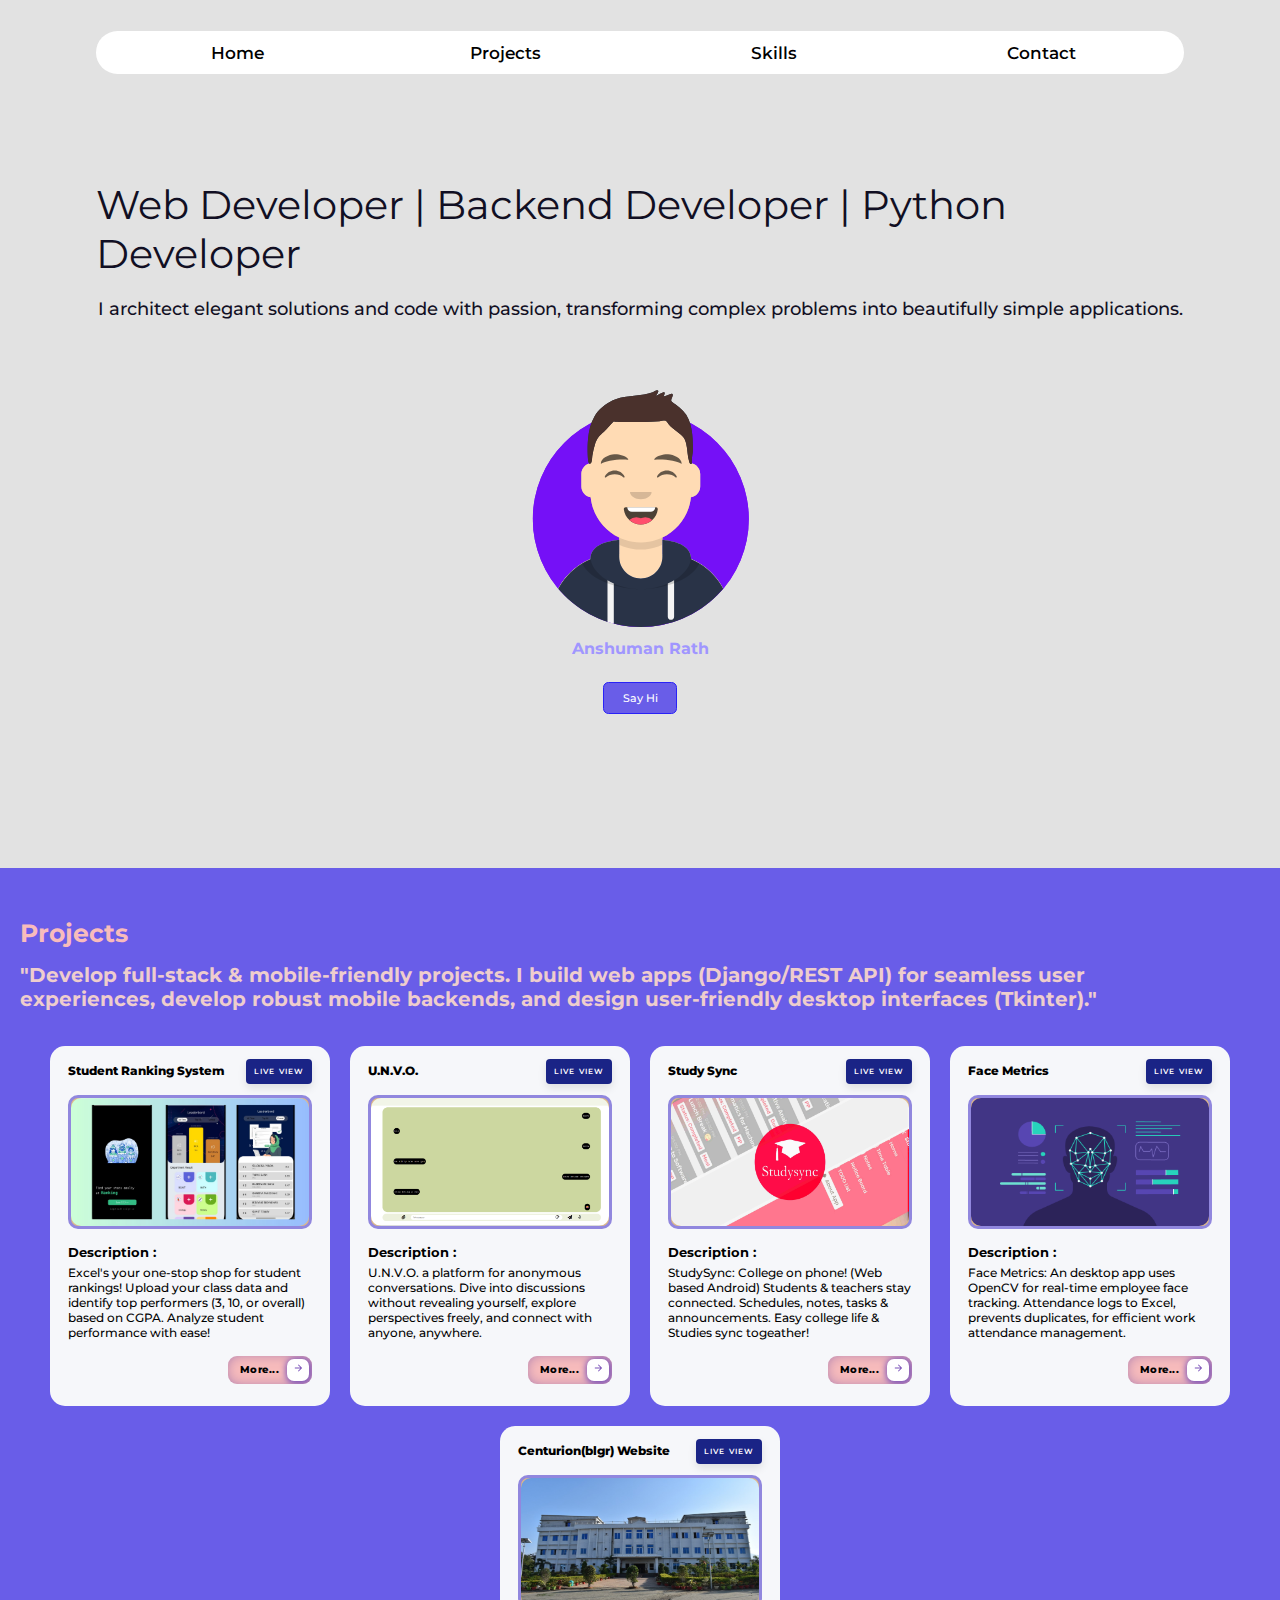
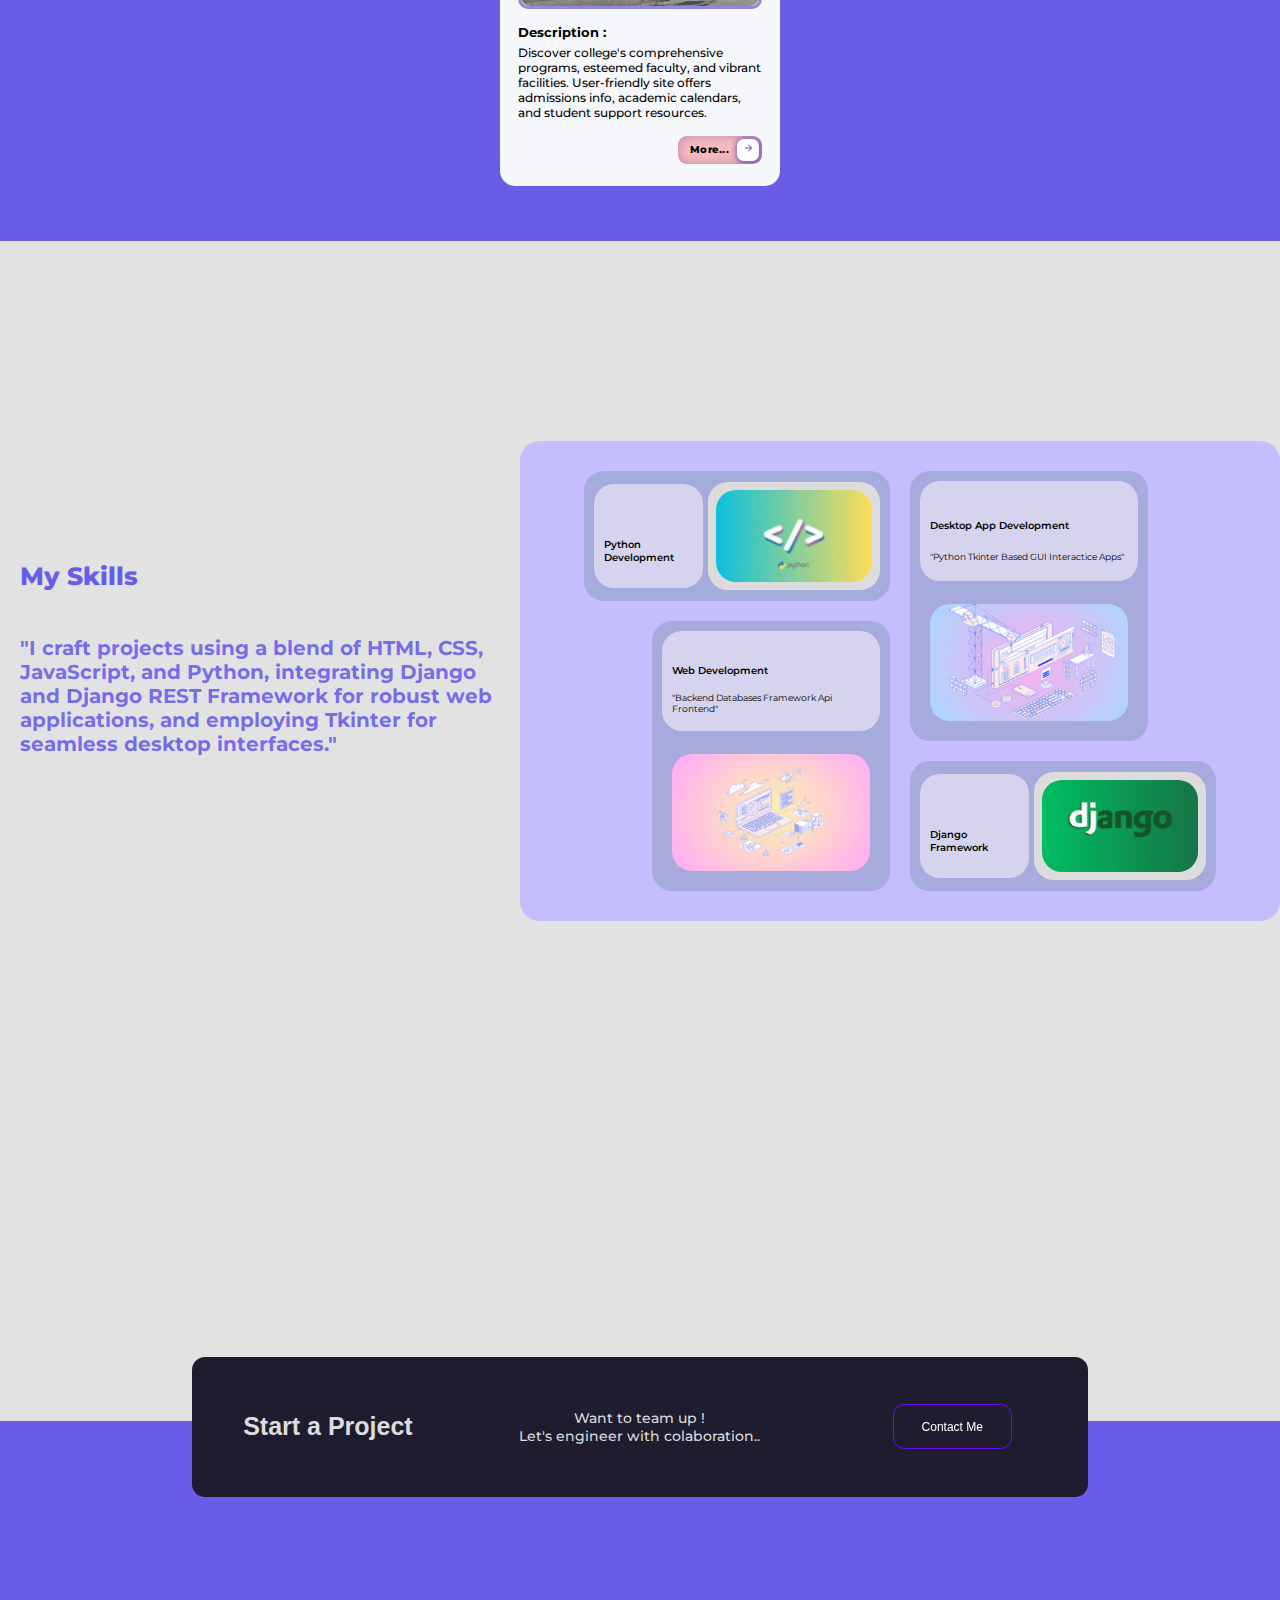
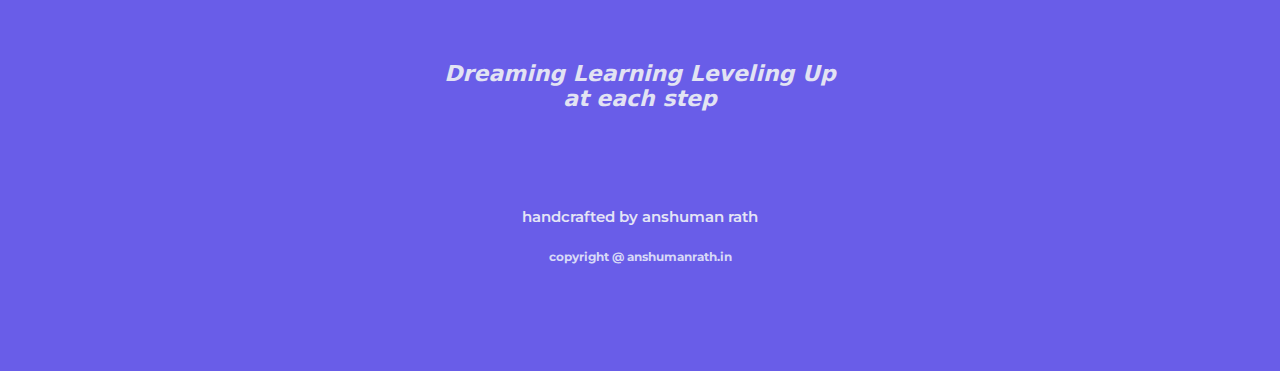
==== commit 50e4efda: "." ====
--- a/index.html
+++ b/index.html
@@ -163,7 +163,7 @@
             </div>
 
             <div id="prjtboximg">
-              <img src="/data/projects/StudySync.jpg" alt="">
+              <img src="/data/projects/StudySync.png" alt="">
             </div>
             <div id="prjtboxdescription">
               <span>Description :</span>
@@ -204,7 +204,7 @@
             </div>
 
             <div id="prjtboximg">
-              <img src="/data/projects/facemetrics.jpeg" alt="">
+              <img src="/data/projects/facemetrics.png" alt="">
             </div>
             <div id="prjtboxdescription">
               <span>Description :</span>
@@ -244,7 +244,7 @@
             </div>
 
             <div id="prjtboximg">
-              <img src="/data/projects/Cutm.jpg" alt="">
+              <img src="/data/projects/cutm.png" alt="">
             </div>
             <div id="prjtboxdescription">
               <span>Description :</span>
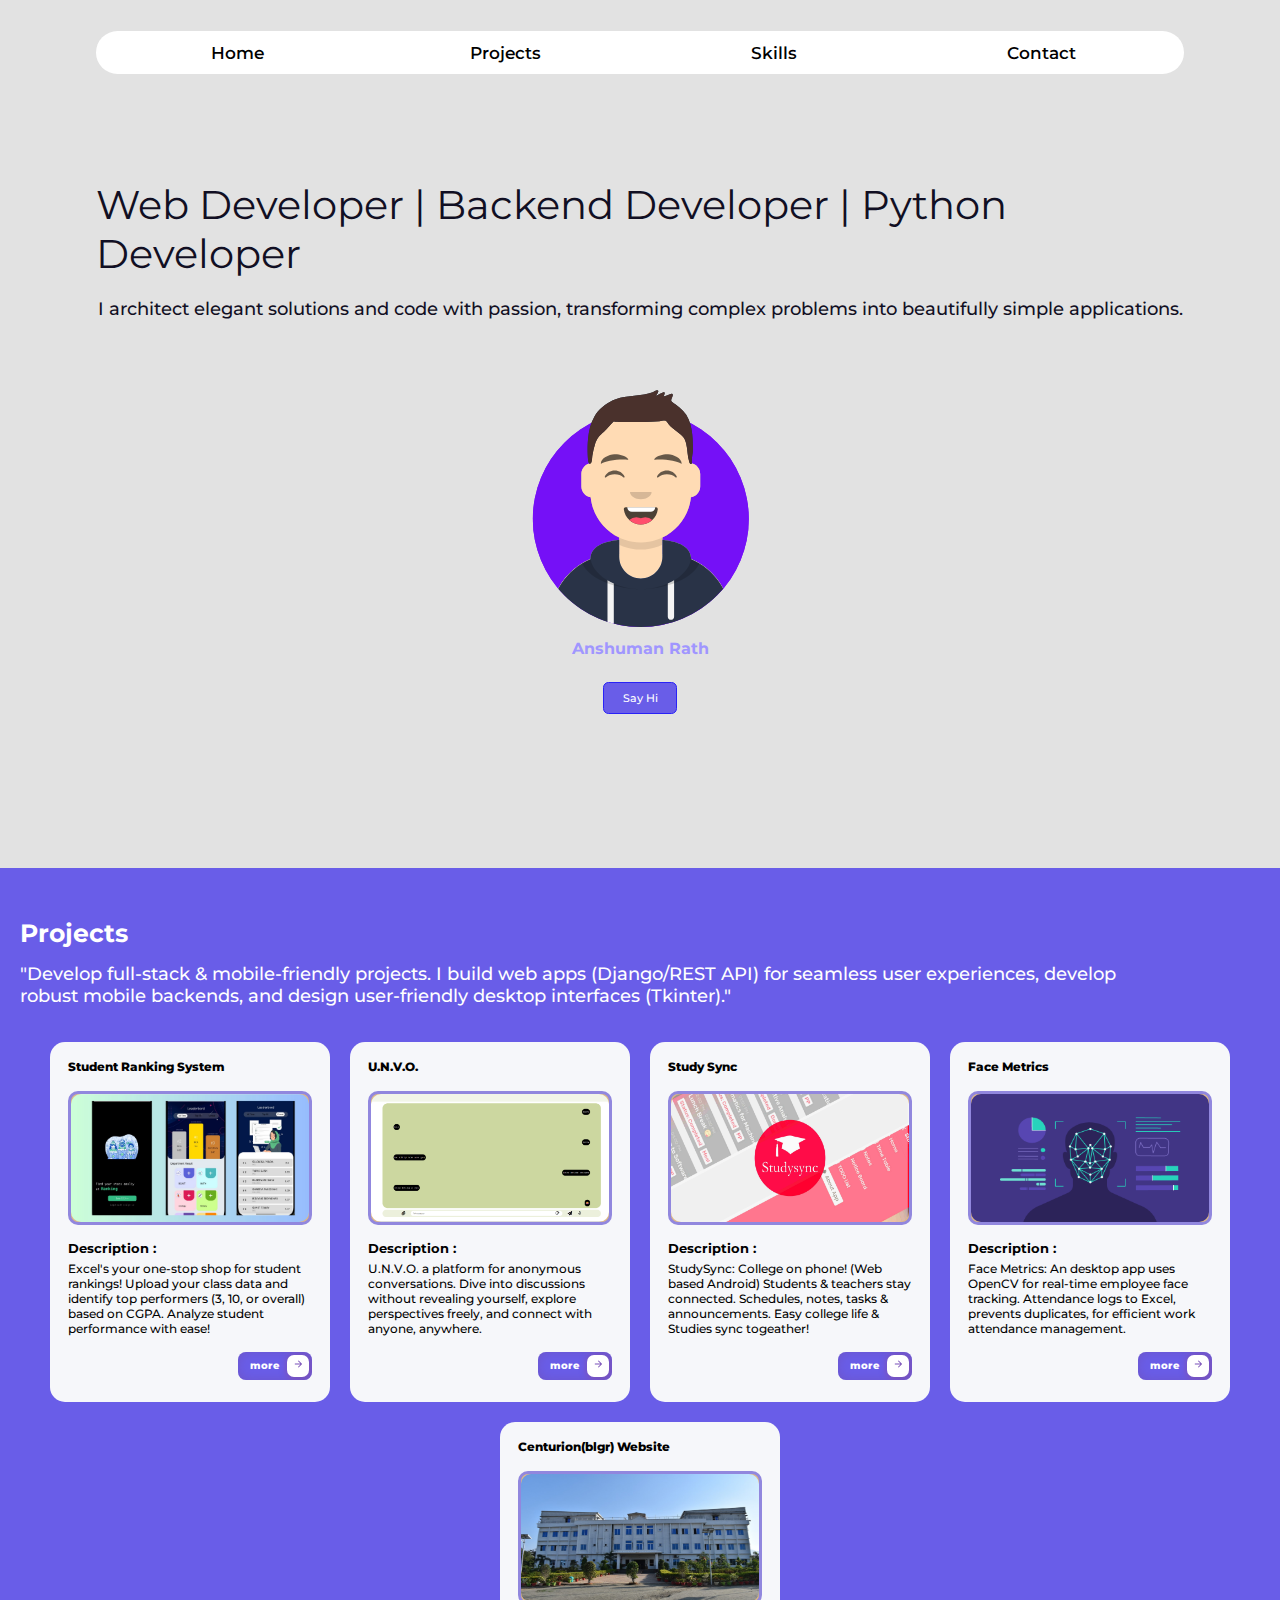
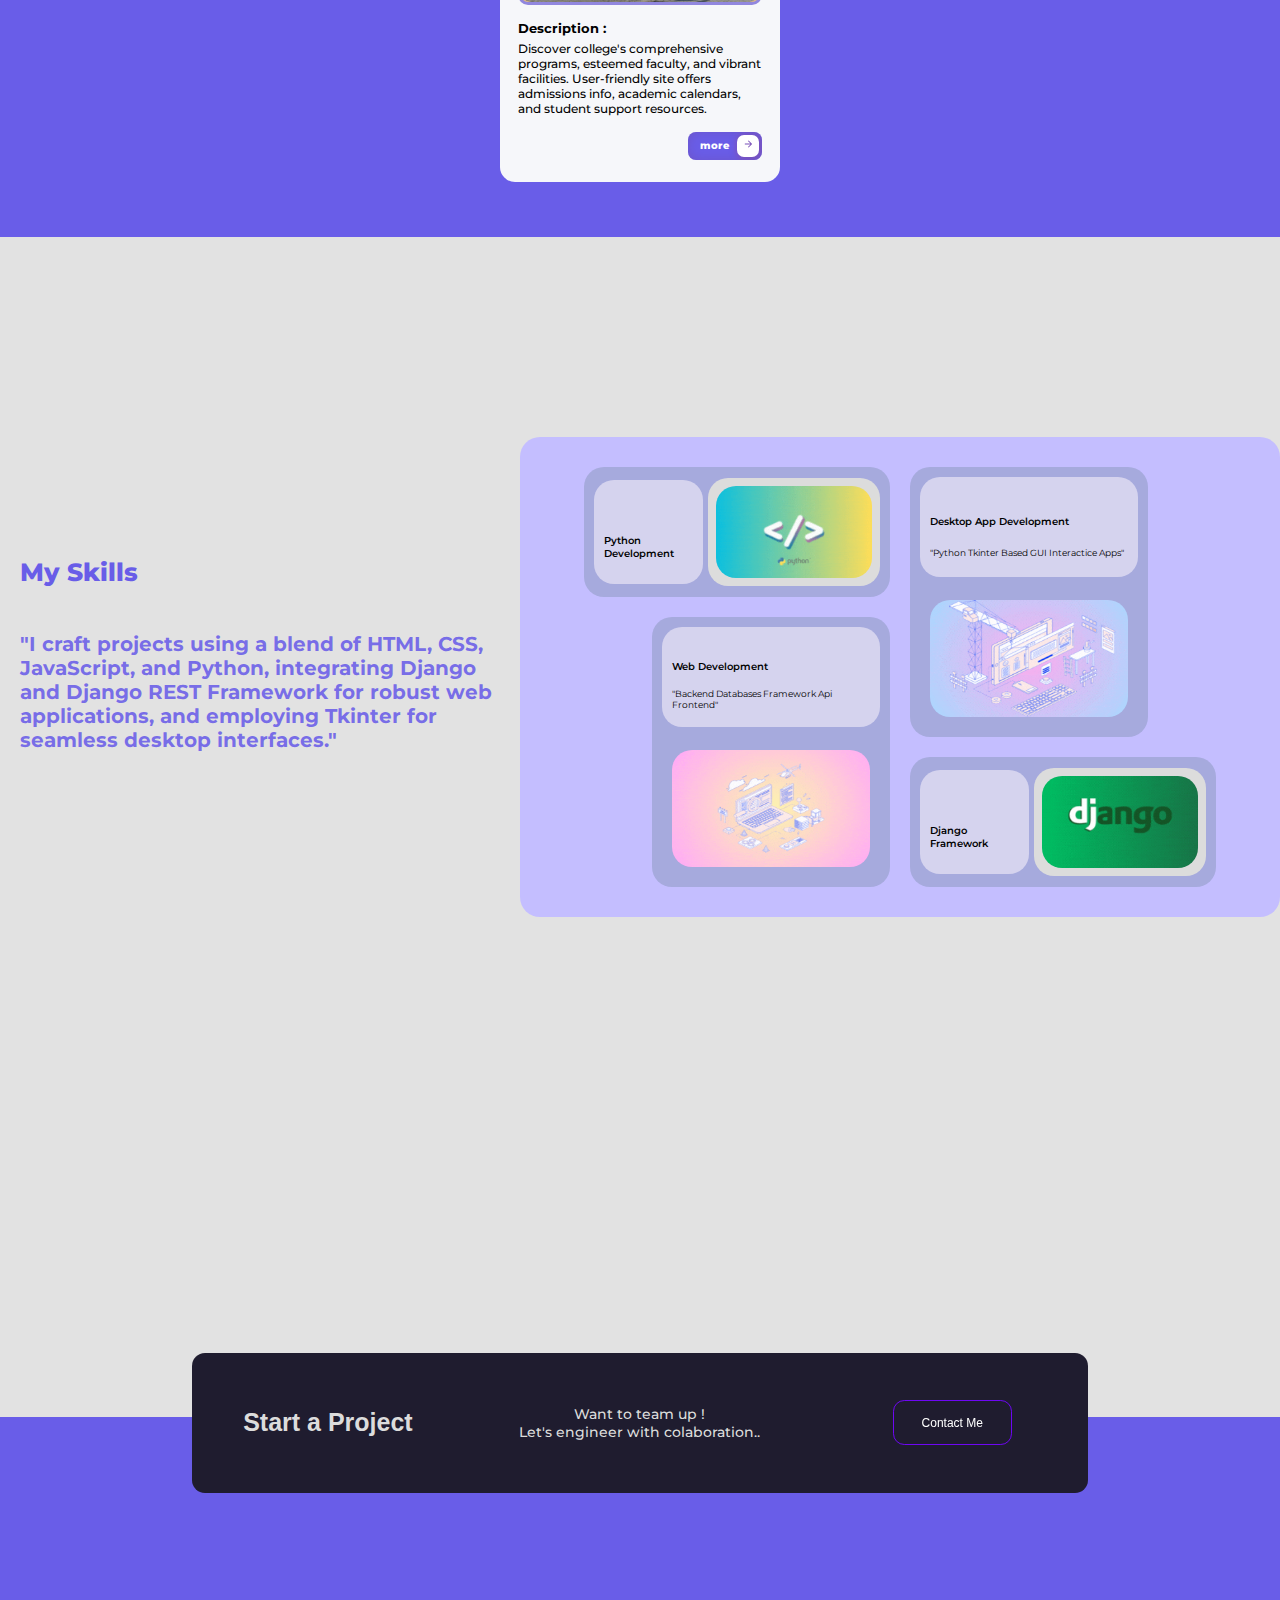
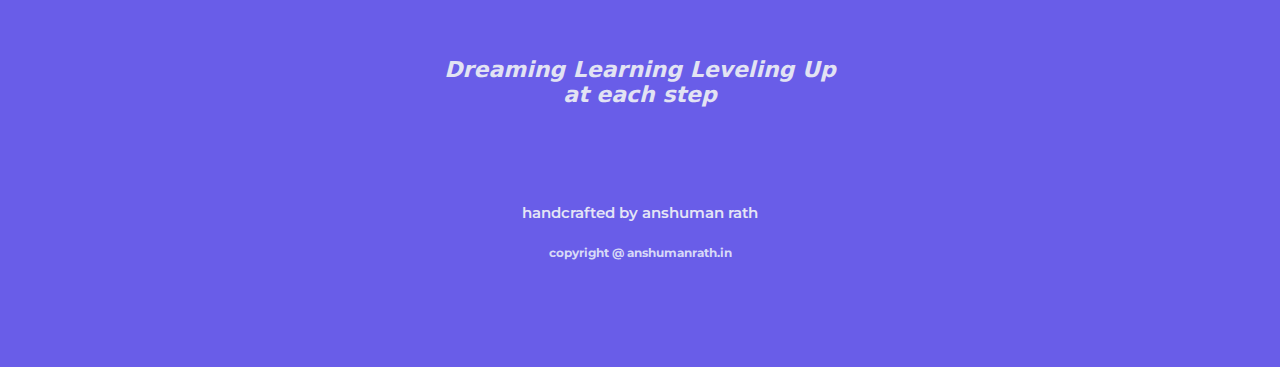
==== commit 65012a22: "." ====
--- a/index.html
+++ b/index.html
@@ -74,7 +74,7 @@
             <div id="prjtboxhead">
               <p>Student Ranking System</p>
               <div>
-                <button class="livebtn"><i class="animation"></i><a href="">Live View</a><i class="animation"></i>
+                <!-- <button class="livebtn"><i class="animation"></i><a href="">Live View</a><i class="animation"></i> -->
                 </button>
               </div>
             </div>
@@ -89,7 +89,7 @@
             <div id="prjtcode">
               <a href="https://github.com/Sanskari-Coders/Student-Ranking-System"><i class="fa-brands fa-square-github"></i></a>
               <button class="cssbuttons-io-button">
-                More...
+                more
                 <div class="icon">
                   <a href="/html/projects.html"><svg
                     height="24"
@@ -116,7 +116,7 @@
             <div id="prjtboxhead">
               <p>U.N.V.O.</p>
               <div>
-                <button class="livebtn"><i class="animation"></i><a href="">Live View</a><i class="animation"></i>
+                <!-- <button class="livebtn"><i class="animation"></i><a href="">Live View</a><i class="animation"></i> -->
                 </button>
               </div>
             </div>
@@ -131,7 +131,7 @@
             <div id="prjtcode">
               <a href="https://github.com/Sanskari-Coders/U.N.V.O."><i class="fa-brands fa-square-github"></i></a>
               <button class="cssbuttons-io-button">
-                More...
+                more
                 <div class="icon">
                   <a href="/html/projects.html"><svg
                     height="24"
@@ -157,7 +157,7 @@
             <div id="prjtboxhead">
               <p>Study Sync</p>
               <div>
-                <button class="livebtn"><i class="animation"></i><a href="">Live View</a><i class="animation"></i>
+                <!-- <button class="livebtn"><i class="animation"></i><a href="">Live View</a><i class="animation"></i> -->
                 </button>
               </div>
             </div>
@@ -172,7 +172,7 @@
             <div id="prjtcode">
               <a href="https://github.com/rath-anshuman/StudySync"><i class="fa-brands fa-square-github"></i></a>
               <button class="cssbuttons-io-button">
-                More...
+                more
                 <div class="icon">
                   <a href="/html/projects.html"><svg
                     height="24"
@@ -198,7 +198,7 @@
             <div id="prjtboxhead">
               <p>Face Metrics</p>
               <div>
-                <button class="livebtn"><i class="animation"><a href=""></i>Live View</a><i class="animation"></i>
+                <!-- <button class="livebtn"><i class="animation"><a href=""></i>Live View</a><i class="animation"></i> -->
                 </button>
               </div>
             </div>
@@ -213,7 +213,7 @@
             <div id="prjtcode">
               <a href="https://github.com/rath-anshuman/Face-Metrics"><i class="fa-brands fa-square-github"></i></a>
               <button class="cssbuttons-io-button">
-                More...
+                more
                 <div class="icon">
                   <a href="/html/projects.html"><svg
                     height="24"
@@ -238,7 +238,7 @@
             <div id="prjtboxhead">
               <p>Centurion(blgr) Website</p>
               <div>
-                <button class="livebtn"><i class="animation"></i><a href="">Live View</a><i class="animation"></i>
+                <!-- <button class="livebtn"><i class="animation"></i><a href="">Live View</a><i class="animation"></i> -->
                 </button>
               </div>
             </div>
@@ -253,7 +253,7 @@
             <div id="prjtcode">
               <a href="https://github.com/rath-anshuman/CUTMBOL-Website"><i class="fa-brands fa-square-github"></i></a>
               <button class="cssbuttons-io-button">
-                More...
+                more
                 <div class="icon">
                   <a href="/html/projects.html"><svg
                     height="24"
@@ -276,7 +276,7 @@
 
     <!-- <div id="prjtmore">
       <button class="cssbuttons-io-button">
-        More...
+        more
         <div class="icon">
           <a href="/html/projects.html"><svg
             height="24"
--- a/css/index/index.css
+++ b/css/index/index.css
@@ -240,15 +240,15 @@
 #prjtaboutspan p,
 #prjtaboutspan i {
     font-size: 25px;
-    color: #f8bcbc;
+    color: white;
     font-weight: bolder;
     margin-bottom: 15px;
 }
 
 #prjtaboutspan span {
-    font-size: 20px;
-    color: #eecdcd;
-    font-weight: bolder;
+    font-size: 18px;
+    color: white;
+    font-weight: 500;
     /* background-color:#a498ff; */
 }
 
@@ -417,14 +417,14 @@
 }
 
 .cssbuttons-io-button {
-    background: #f8bcbc;
-    color: black;
+    background: #695de8;
+    color: white;
     font-family: inherit;
     padding: 0.35em;
     padding-left: 1.2em;
     font-size: 10px;
     font-weight: 800;
-    border-radius: 0.9em;
+    border-radius: 8px;
     border: none;
     letter-spacing: 0.05em;
     display: flex;
@@ -435,6 +435,7 @@
     height: 2.8em;
     padding-right: 3.3em;
     cursor: pointer;
+    width: 74px;
 }
 
 .cssbuttons-io-button a{
